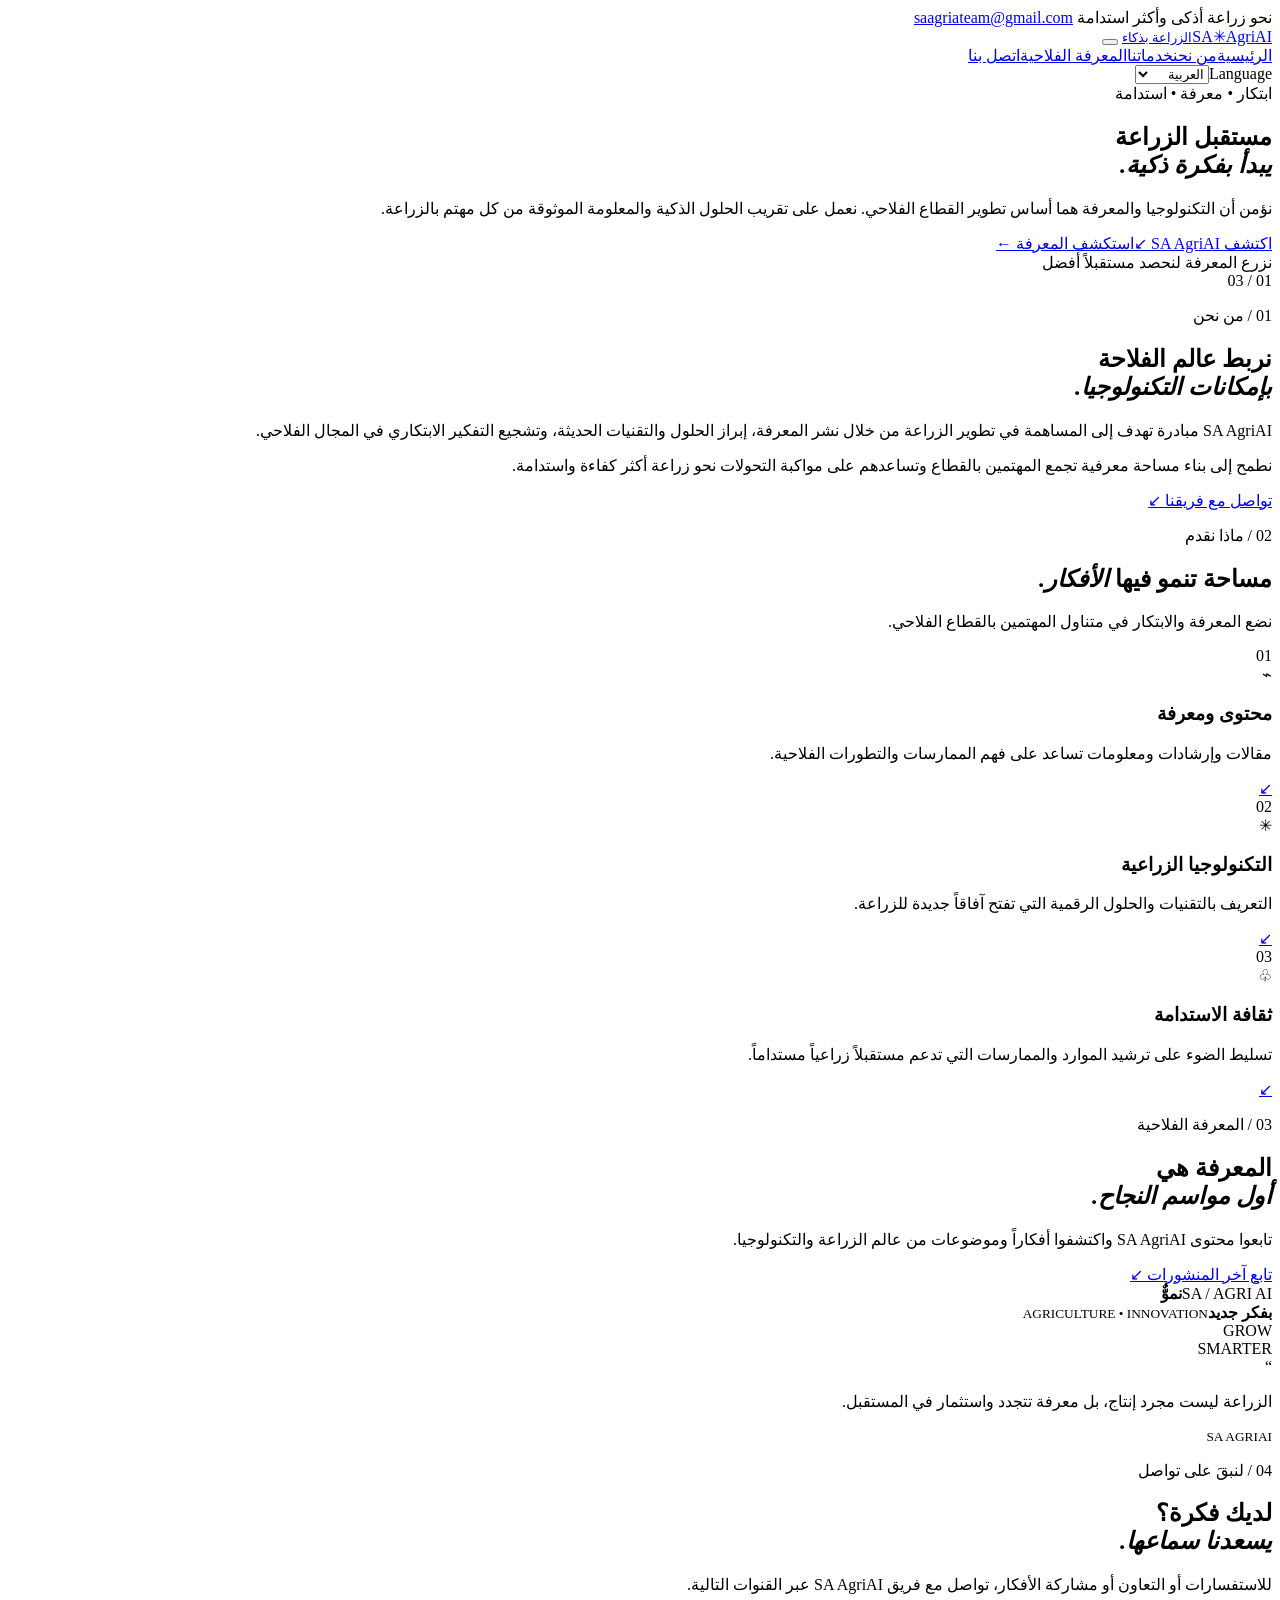
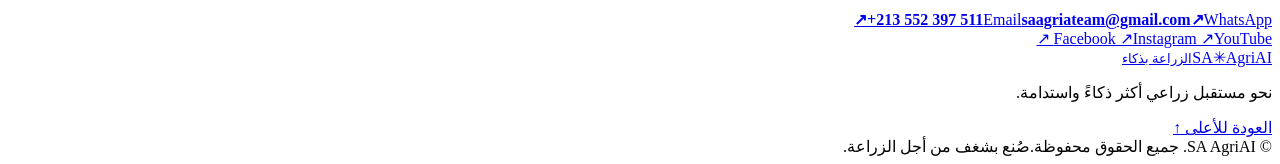
==== index.html @ a496446b "Create SA AgriAI multilingual website structure" ====
<!doctype html>
<html lang="ar" dir="rtl">
<head>
  <meta charset="UTF-8">
  <meta name="viewport" content="width=device-width, initial-scale=1">
  <meta name="theme-color" content="#173d2c">
  <meta name="description" content="SA AgriAI — حلول ومعرفة زراعية تجمع الخبرة بالتكنولوجيا من أجل زراعة أكثر ذكاءً واستدامة.">
  <title>SA AgriAI | الزراعة الذكية</title>
  <link rel="preconnect" href="https://fonts.googleapis.com">
  <link rel="preconnect" href="https://fonts.gstatic.com" crossorigin>
  <link href="https://fonts.googleapis.com/css2?family=DM+Sans:wght@400;500;600;700&family=IBM+Plex+Sans+Arabic:wght@400;500;600;700&display=swap" rel="stylesheet">
  <link rel="stylesheet" href="styles.css">
</head>
<body>
  <div class="topline"><div class="container topline-inner"><span data-i18n="topline">نحو زراعة أذكى وأكثر استدامة</span><span class="top-contact"> <a href="mailto:saagriateam@gmail.com">saagriateam@gmail.com</a></span></div></div>
  <header class="site-header">
    <div class="container nav-wrap">
      <a class="brand" href="#home" aria-label="SA AgriAI home"><span class="brand-mark">SA<span>✳</span></span><span class="brand-name">Agri<span>AI</span><small data-i18n="brandTag">الزراعة بذكاء</small></span></a>
      <button class="menu-toggle" id="menuToggle" aria-label="Open menu" aria-expanded="false"><span></span><span></span><span></span></button>
      <nav class="main-nav" id="mainNav">
        <a href="#home" data-i18n="navHome">الرئيسية</a><a href="#about" data-i18n="navAbout">من نحن</a><a href="#services" data-i18n="navServices">خدماتنا</a><a href="#knowledge" data-i18n="navKnowledge">المعرفة الفلاحية</a><a href="#contact" data-i18n="navContact">اتصل بنا</a>
      </nav>
      <label class="language-select"><span class="sr-only">Language</span><select id="languageSelect" aria-label="Choose language"><option value="ar">العربية</option><option value="fr">Français</option><option value="en">English</option></select></label>
    </div>
  </header>
  <main>
    <section class="hero" id="home">
      <div class="hero-shade"></div><div class="container hero-content">
        <div class="eyebrow"><span></span><span data-i18n="heroEyebrow">ابتكار • معرفة • استدامة</span></div>
        <h1 data-i18n="heroTitle">مستقبل الزراعة<br><em>يبدأ بفكرة ذكية.</em></h1>
        <p data-i18n="heroText">نؤمن أن التكنولوجيا والمعرفة هما أساس تطوير القطاع الفلاحي. نعمل على تقريب الحلول الذكية والمعلومة الموثوقة من كل مهتم بالزراعة.</p>
        <div class="hero-actions"><a class="btn btn-gold" href="#about" data-i18n="discover">اكتشف SA AgriAI <span>↙</span></a><a class="text-link" href="#knowledge" data-i18n="explore">استكشف المعرفة <span>←</span></a></div>
      </div>
      <div class="hero-note"><span class="note-line"></span><span data-i18n="heroNote">نزرع المعرفة لنحصد مستقبلاً أفضل</span></div>
      <div class="hero-index">01 <span>/</span> 03</div>
    </section>
    <section class="intro section-pad" id="about"><div class="container intro-grid">
      <div><p class="section-kicker" data-i18n="aboutKicker">01 / من نحن</p><h2 data-i18n="aboutTitle">نربط عالم الفلاحة<br><em>بإمكانات التكنولوجيا.</em></h2></div>
      <div class="intro-copy"><p data-i18n="aboutText">SA AgriAI مبادرة تهدف إلى المساهمة في تطوير الزراعة من خلال نشر المعرفة، إبراز الحلول والتقنيات الحديثة، وتشجيع التفكير الابتكاري في المجال الفلاحي.</p><p class="muted" data-i18n="aboutText2">نطمح إلى بناء مساحة معرفية تجمع المهتمين بالقطاع وتساعدهم على مواكبة التحولات نحو زراعة أكثر كفاءة واستدامة.</p><a class="under-link" href="#contact" data-i18n="talkToUs">تواصل مع فريقنا <span>↙</span></a></div>
    </div></section>
    <section class="services section-pad" id="services"><div class="container">
      <div class="section-heading"><div><p class="section-kicker" data-i18n="servicesKicker">02 / ماذا نقدم</p><h2 data-i18n="servicesTitle">مساحة تنمو فيها <em>الأفكار.</em></h2></div><p data-i18n="servicesLead">نضع المعرفة والابتكار في متناول المهتمين بالقطاع الفلاحي.</p></div>
      <div class="service-grid">
        <article class="service-card"><span class="service-number">01</span><div class="service-icon">⌁</div><h3 data-i18n="service1Title">محتوى ومعرفة</h3><p data-i18n="service1Text">مقالات وإرشادات ومعلومات تساعد على فهم الممارسات والتطورات الفلاحية.</p><a href="#knowledge" aria-label="Explore knowledge">↙</a></article>
        <article class="service-card featured"><span class="service-number">02</span><div class="service-icon">✳</div><h3 data-i18n="service2Title">التكنولوجيا الزراعية</h3><p data-i18n="service2Text">التعريف بالتقنيات والحلول الرقمية التي تفتح آفاقاً جديدة للزراعة.</p><a href="#knowledge" aria-label="Explore technology">↙</a></article>
        <article class="service-card"><span class="service-number">03</span><div class="service-icon">♧</div><h3 data-i18n="service3Title">ثقافة الاستدامة</h3><p data-i18n="service3Text">تسليط الضوء على ترشيد الموارد والممارسات التي تدعم مستقبلاً زراعياً مستداماً.</p><a href="#knowledge" aria-label="Explore sustainability">↙</a></article>
      </div>
    </div></section>
    <section class="knowledge section-pad" id="knowledge"><div class="container knowledge-layout">
      <div class="knowledge-heading"><p class="section-kicker" data-i18n="knowledgeKicker">03 / المعرفة الفلاحية</p><h2 data-i18n="knowledgeTitle">المعرفة هي<br><em>أول مواسم النجاح.</em></h2><p data-i18n="knowledgeText">تابعوا محتوى SA AgriAI واكتشفوا أفكاراً وموضوعات من عالم الزراعة والتكنولوجيا.</p><a class="btn btn-dark" href="https://www.facebook.com/share/1EnyciQqx7/" target="_blank" rel="noopener noreferrer" data-i18n="followContent">تابع آخر المنشورات <span>↙</span></a></div>
      <div class="knowledge-visual"><div class="visual-circle"></div><div class="visual-label"><span>SA / AGRI AI</span><strong data-i18n="visualTitle">نموٌّ<br>بفكر جديد</strong><small data-i18n="visualSub">AGRICULTURE • INNOVATION</small></div><div class="visual-stamp">GROW<br>SMARTER</div></div>
    </div></section>
    <section class="quote-band"><div class="container quote-inner"><span>“</span><p data-i18n="quote">الزراعة ليست مجرد إنتاج، بل معرفة تتجدد واستثمار في المستقبل.</p><small>SA AGRIAI</small></div></section>
    <section class="contact section-pad" id="contact"><div class="container contact-grid">
      <div><p class="section-kicker" data-i18n="contactKicker">04 / لنبقَ على تواصل</p><h2 data-i18n="contactTitle">لديك فكرة؟<br><em>يسعدنا سماعها.</em></h2><p class="contact-lead" data-i18n="contactText">للاستفسارات أو التعاون أو مشاركة الأفكار، تواصل مع فريق SA AgriAI عبر القنوات التالية.</p></div>
      <div class="contact-details"><a href="mailto:saagriateam@gmail.com"><span>Email</span><strong>saagriateam@gmail.com</strong><b>↗</b></a><a href="https://wa.me/213552397511" target="_blank" rel="noopener noreferrer"><span>WhatsApp</span><strong dir="ltr">+213 552 397 511</strong><b>↗</b></a><div class="social-row"><a href="https://www.facebook.com/share/1EnyciQqx7/" target="_blank" rel="noopener noreferrer">Facebook ↗</a><a href="https://www.instagram.com/agrisaai?gwpx=eTFwdXd6dXFiancy" target="_blank" rel="noopener noreferrer">Instagram ↗</a><a href="https://youtube.com/@saagriateam?si=OSmqmWKX6ehTKpE7" target="_blank" rel="noopener noreferrer">YouTube ↗</a></div></div>
    </div></section>
  </main>
  <footer class="site-footer"><div class="container footer-top"><a class="brand footer-brand" href="#home"><span class="brand-mark">SA<span>✳</span></span><span class="brand-name">Agri<span>AI</span><small data-i18n="brandTag">الزراعة بذكاء</small></span></a><p data-i18n="footerText">نحو مستقبل زراعي أكثر ذكاءً واستدامة.</p><a class="back-top" href="#home" data-i18n="backTop">العودة للأعلى ↑</a></div><div class="container footer-bottom"><span>© <span id="year"></span> SA AgriAI. <span data-i18n="rights">جميع الحقوق محفوظة.</span></span><span data-i18n="footerMade">صُنع بشغف من أجل الزراعة.</span></div></footer>
  <script src="app.js"></script>
</body>
</html>
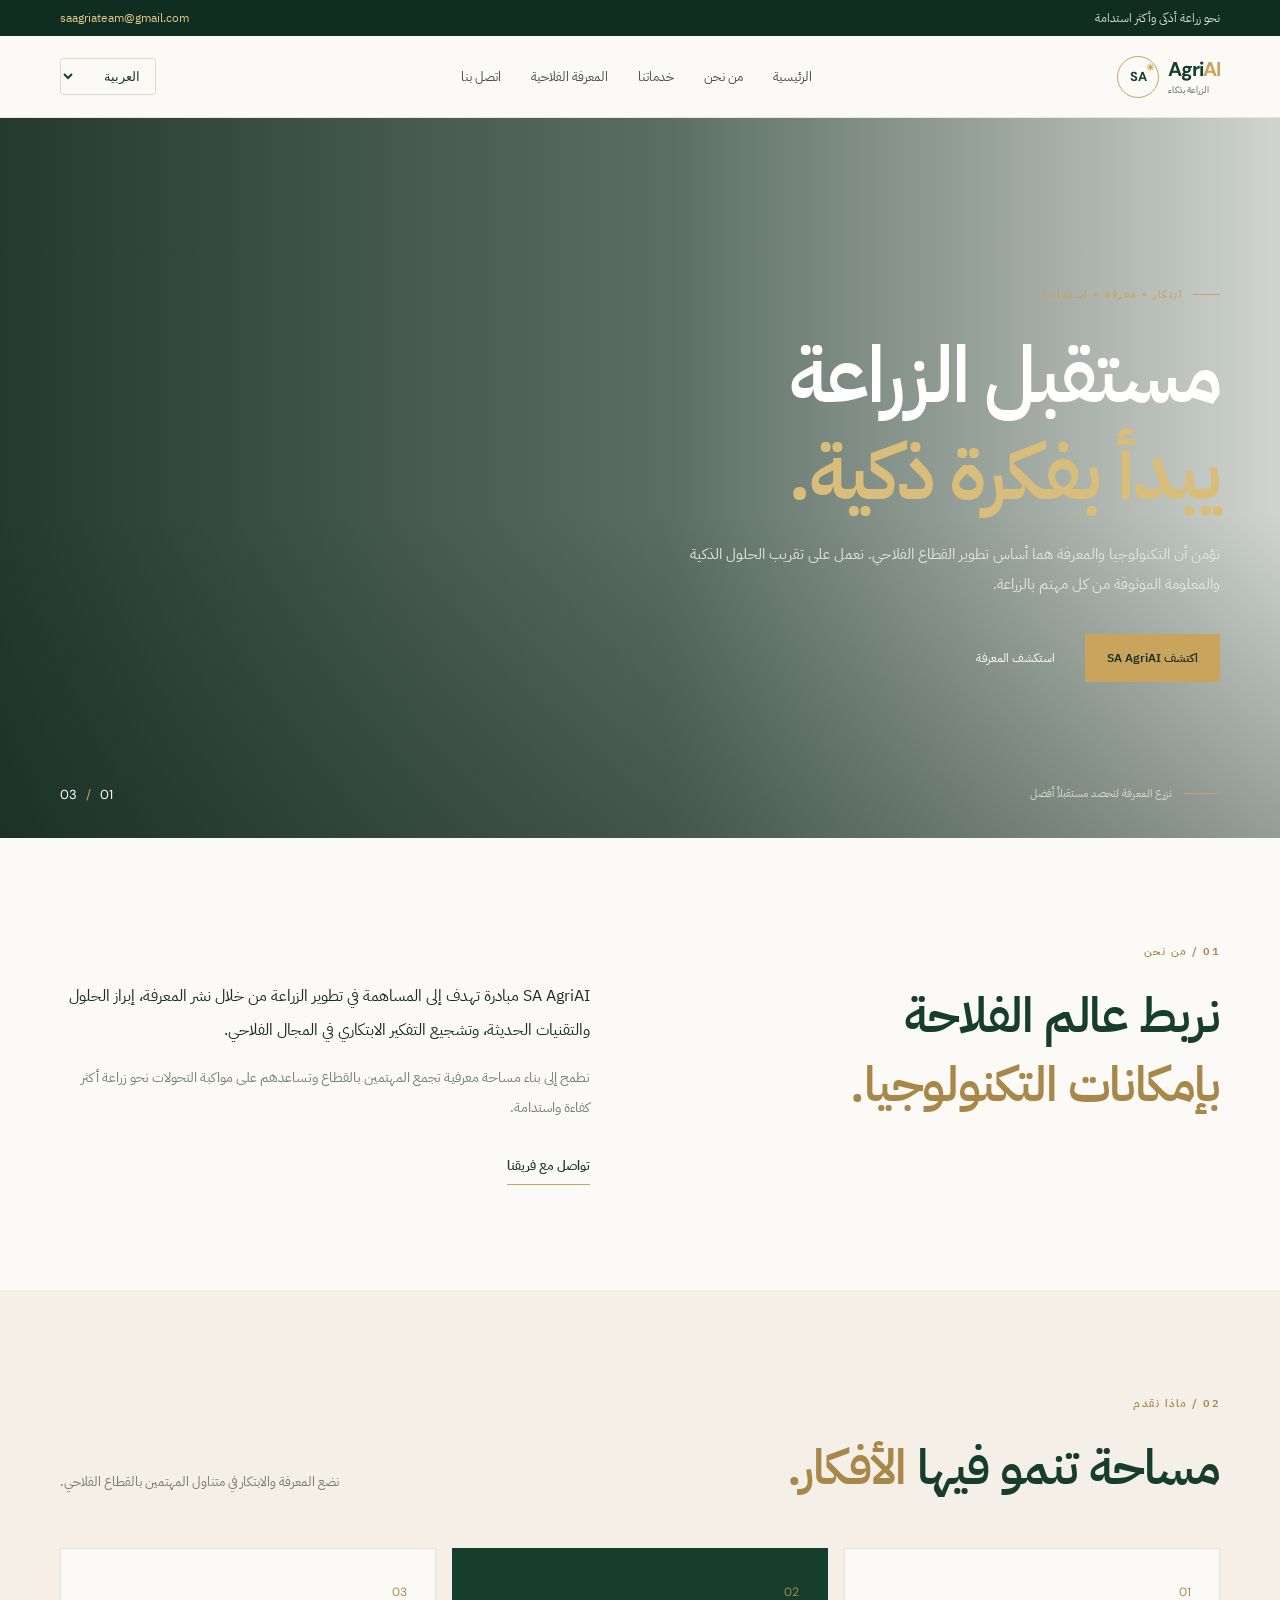
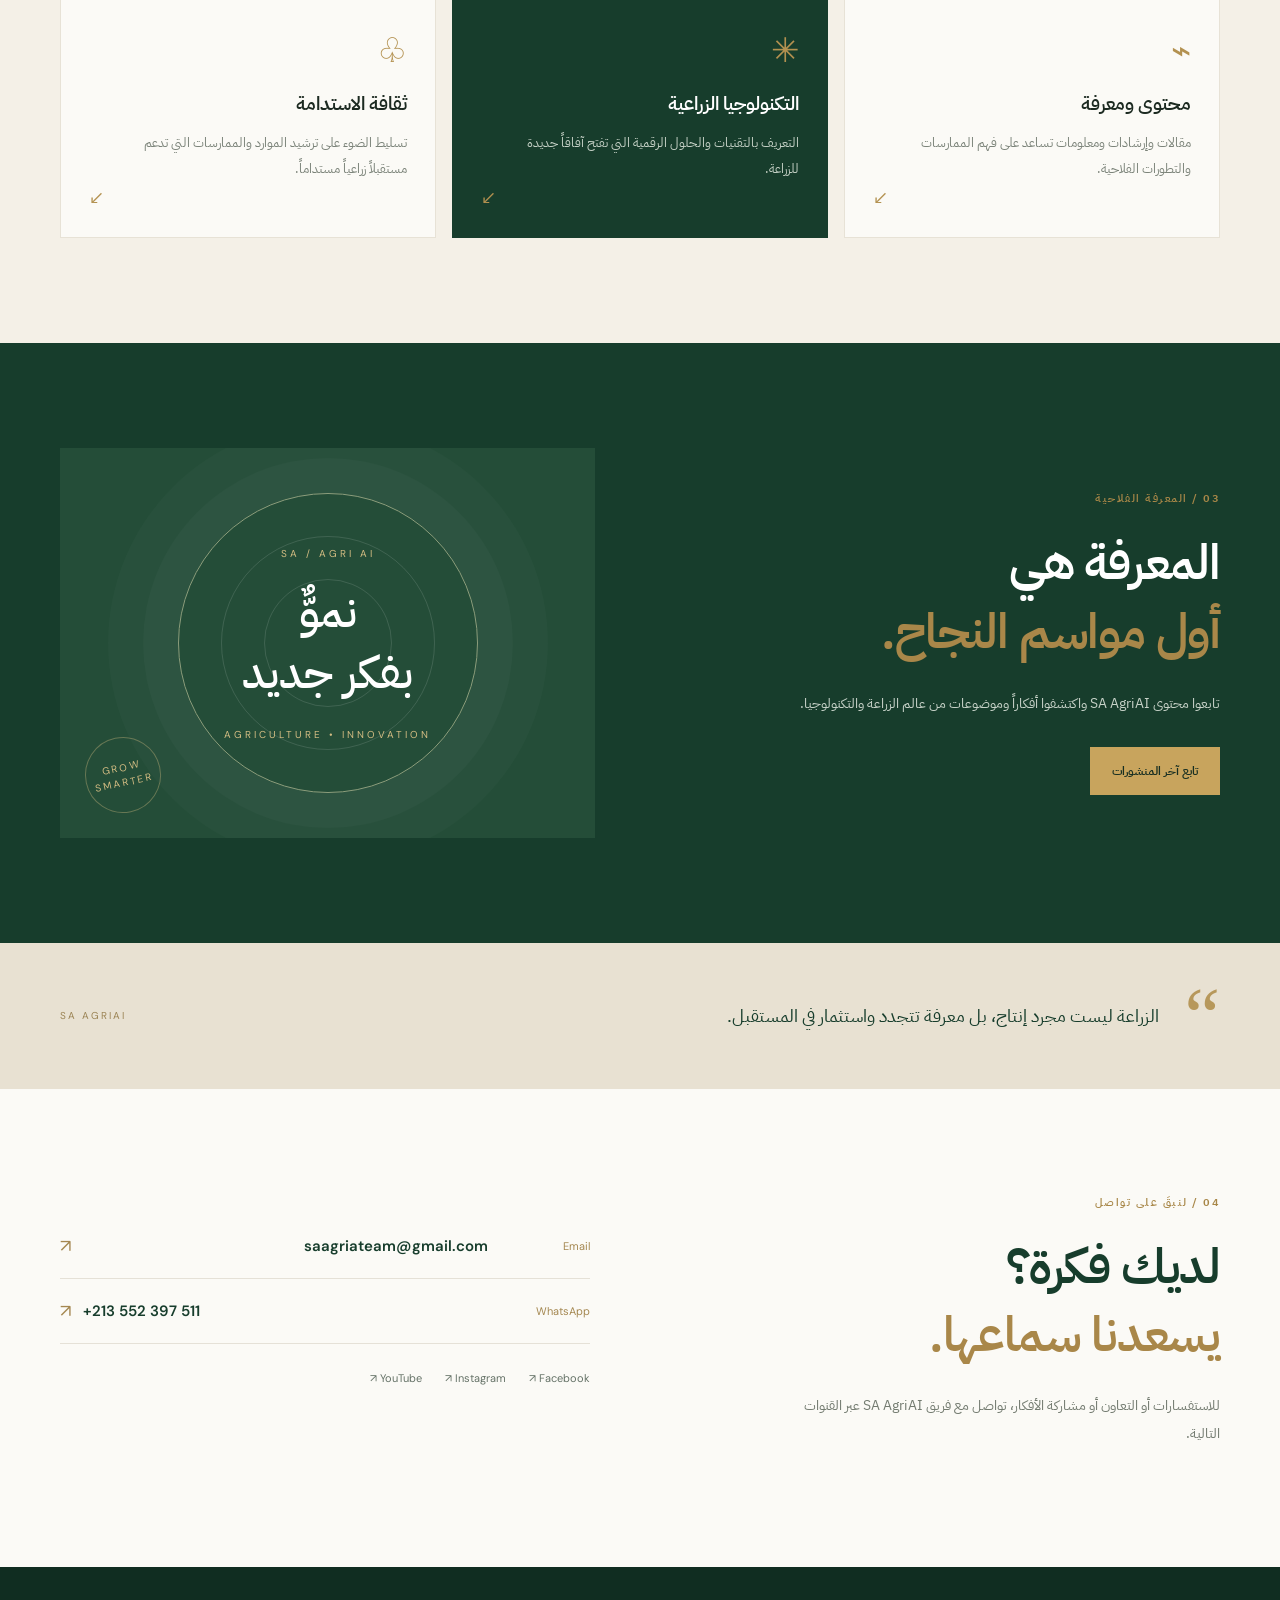
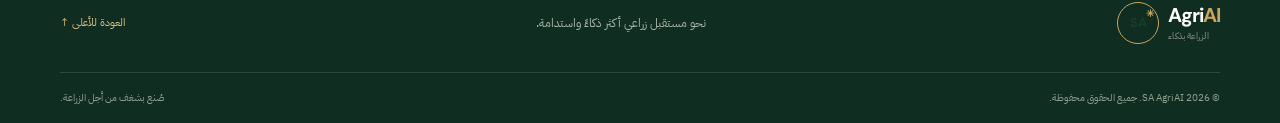
==== commit d9d2abbd: "Link homepage to agricultural knowledge library" ====
--- a/index.html
+++ b/index.html
@@ -18,7 +18,7 @@
       <a class="brand" href="#home" aria-label="SA AgriAI home"><span class="brand-mark">SA<span>✳</span></span><span class="brand-name">Agri<span>AI</span><small data-i18n="brandTag">الزراعة بذكاء</small></span></a>
       <button class="menu-toggle" id="menuToggle" aria-label="Open menu" aria-expanded="false"><span></span><span></span><span></span></button>
       <nav class="main-nav" id="mainNav">
-        <a href="#home" data-i18n="navHome">الرئيسية</a><a href="#about" data-i18n="navAbout">من نحن</a><a href="#services" data-i18n="navServices">خدماتنا</a><a href="#knowledge" data-i18n="navKnowledge">المعرفة الفلاحية</a><a href="#contact" data-i18n="navContact">اتصل بنا</a>
+        <a href="#home" data-i18n="navHome">الرئيسية</a><a href="#about" data-i18n="navAbout">من نحن</a><a href="#services" data-i18n="navServices">خدماتنا</a><a href="knowledge.html" data-i18n="navKnowledge">المعرفة الفلاحية</a><a href="#contact" data-i18n="navContact">اتصل بنا</a>
       </nav>
       <label class="language-select"><span class="sr-only">Language</span><select id="languageSelect" aria-label="Choose language"><option value="ar">العربية</option><option value="fr">Français</option><option value="en">English</option></select></label>
     </div>
@@ -47,7 +47,7 @@
       </div>
     </div></section>
     <section class="knowledge section-pad" id="knowledge"><div class="container knowledge-layout">
-      <div class="knowledge-heading"><p class="section-kicker" data-i18n="knowledgeKicker">03 / المعرفة الفلاحية</p><h2 data-i18n="knowledgeTitle">المعرفة هي<br><em>أول مواسم النجاح.</em></h2><p data-i18n="knowledgeText">تابعوا محتوى SA AgriAI واكتشفوا أفكاراً وموضوعات من عالم الزراعة والتكنولوجيا.</p><a class="btn btn-dark" href="https://www.facebook.com/share/1EnyciQqx7/" target="_blank" rel="noopener noreferrer" data-i18n="followContent">تابع آخر المنشورات <span>↙</span></a></div>
+      <div class="knowledge-heading"><p class="section-kicker" data-i18n="knowledgeKicker">03 / المعرفة الفلاحية</p><h2 data-i18n="knowledgeTitle">المعرفة هي<br><em>أول مواسم النجاح.</em></h2><p data-i18n="knowledgeText">تابعوا محتوى SA AgriAI واكتشفوا أفكاراً وموضوعات من عالم الزراعة والتكنولوجيا.</p><a class="btn btn-dark" href="knowledge.html" data-i18n="followContent">اقرأ المقالات والإرشادات <span>↙</span></a></div>
       <div class="knowledge-visual"><div class="visual-circle"></div><div class="visual-label"><span>SA / AGRI AI</span><strong data-i18n="visualTitle">نموٌّ<br>بفكر جديد</strong><small data-i18n="visualSub">AGRICULTURE • INNOVATION</small></div><div class="visual-stamp">GROW<br>SMARTER</div></div>
     </div></section>
     <section class="quote-band"><div class="container quote-inner"><span>“</span><p data-i18n="quote">الزراعة ليست مجرد إنتاج، بل معرفة تتجدد واستثمار في المستقبل.</p><small>SA AGRIAI</small></div></section>
--- a/styles.css
+++ b/styles.css
@@ -0,0 +1 @@
+:root{--forest:#173d2c;--deep:#102d21;--green:#315b40;--gold:#c8a45d;--cream:#f4f0e7;--paper:#fbfaf6;--ink:#1c2a21;--muted:#788078}*{box-sizing:border-box}html{scroll-behavior:smooth;scroll-padding-top:88px}body{margin:0;background:var(--paper);color:var(--ink);font-family:"IBM Plex Sans Arabic","DM Sans",sans-serif}body[dir="ltr"]{font-family:"DM Sans","IBM Plex Sans Arabic",sans-serif}a{color:inherit;text-decoration:none}.container{width:min(1160px,calc(100% - 48px));margin:auto}.topline{background:var(--deep);color:#d7dfd6;font-size:12px;padding:9px 0}.topline-inner{display:flex;justify-content:space-between;gap:20px}.top-contact a{color:#e3c987}.site-header{height:82px;background:rgba(251,250,246,.96);position:sticky;top:0;z-index:20;border-bottom:1px solid #e9e6dc;backdrop-filter:blur(12px)}.nav-wrap{height:100%;display:flex;align-items:center;justify-content:space-between;gap:28px}.brand{display:flex;align-items:center;gap:9px;direction:ltr}.brand-mark{width:42px;height:42px;border:1px solid var(--gold);border-radius:50%;display:grid;place-items:center;font:700 13px "DM Sans";color:var(--forest);position:relative}.brand-mark span{color:var(--gold);font-size:10px;position:absolute;top:4px;right:4px}.brand-name{font:700 20px "DM Sans";color:var(--forest);letter-spacing:-1px}.brand-name>span{color:var(--gold)}.brand-name small{display:block;font:500 9px "IBM Plex Sans Arabic";letter-spacing:0;color:#778177;margin-top:1px}.main-nav{display:flex;align-items:center;gap:30px}.main-nav a{font-size:13px;color:#435248;transition:.2s}.main-nav a:hover{color:#b28b43}.language-select select{background:transparent;border:1px solid #ded9cc;border-radius:3px;padding:9px 11px;color:var(--forest);font:500 12px inherit;cursor:pointer}.menu-toggle{display:none;background:none;border:0;padding:8px}.menu-toggle span{display:block;width:23px;height:2px;background:var(--forest);margin:5px}.hero{min-height:620px;height:min(720px,calc(100vh - 110px));position:relative;display:flex;align-items:center;color:white;background:linear-gradient(90deg,rgba(12,37,25,.9),rgba(15,43,29,.68) 52%,rgba(15,43,29,.18)),url("https://images.unsplash.com/photo-1500382017468-9049fed747ef?auto=format&fit=crop&w=2200&q=85") center/cover}.hero-shade{position:absolute;inset:0;background:linear-gradient(0deg,rgba(9,30,19,.3),transparent 45%)}.hero-content{position:relative;padding-top:12px}.eyebrow,.section-kicker{display:flex;align-items:center;gap:10px;font-size:11px;letter-spacing:1.5px;color:var(--gold);font-weight:600}.eyebrow span:first-child{width:27px;height:1px;background:var(--gold)}.hero h1{font-size:clamp(44px,6.3vw,78px);line-height:1.24;font-weight:600;letter-spacing:-2px;margin:25px 0 18px;max-width:700px}.hero h1 em,h2 em{font-style:normal;color:#d9bd7b}.hero-content>p{font-size:15px;line-height:2;max-width:530px;color:#e0e6df;margin:0}.hero-actions{display:flex;align-items:center;gap:30px;margin-top:35px}.btn{display:inline-flex;align-items:center;gap:24px;padding:15px 22px;font-size:12px;font-weight:600;transition:.25s}.btn span{font-size:17px}.btn-gold{background:var(--gold);color:#172e21}.btn-gold:hover{background:#e1c782;transform:translateY(-2px)}.text-link{font-size:12px;color:white}.text-link span{margin-inline-start:10px;color:var(--gold)}.hero-note{position:absolute;bottom:36px;inset-inline-start:max(24px,calc((100% - 1160px)/2));display:flex;align-items:center;gap:12px;color:#d4dbd2;font-size:11px}.note-line{width:36px;height:1px;background:var(--gold)}.hero-index{position:absolute;bottom:35px;inset-inline-end:max(24px,calc((100% - 1160px)/2));font:13px "DM Sans";color:white}.hero-index span{color:var(--gold);padding:0 6px}.section-pad{padding:105px 0}.intro-grid{display:grid;grid-template-columns:1fr 1fr;gap:100px;align-items:start}.section-kicker{margin:0 0 22px;color:#a88748}.intro h2,.section-heading h2,.knowledge h2,.contact h2{font-size:clamp(34px,4vw,49px);line-height:1.4;font-weight:600;letter-spacing:-1.2px;margin:0;color:var(--forest)}.intro h2 em,.section-heading h2 em,.knowledge h2 em,.contact h2 em{color:#a98749}.intro-copy{padding-top:37px}.intro-copy p{font-size:16px;line-height:2.1;margin:0 0 16px}.intro-copy .muted{font-size:14px;color:var(--muted)}.under-link{display:inline-block;margin-top:18px;font-size:13px;font-weight:600;color:var(--forest);border-bottom:1px solid var(--gold);padding-bottom:9px}.under-link span{color:#a98749;margin-inline-start:15px}.services{background:var(--cream)}.section-heading{display:flex;justify-content:space-between;align-items:end;margin-bottom:45px;gap:30px}.section-heading>p{max-width:300px;color:#737b70;font-size:13px;line-height:2;margin:0 0 8px}.service-grid{display:grid;grid-template-columns:repeat(3,1fr);gap:16px}.service-card{position:relative;background:#fbfaf6;min-height:290px;padding:30px 28px;border:1px solid #e7e2d6;transition:.25s}.service-card:hover{transform:translateY(-5px);box-shadow:0 16px 35px #1b352010}.service-card.featured{background:var(--forest);color:white;border-color:var(--forest)}.service-number{font:12px "DM Sans";color:#a98a4d}.service-icon{font-size:34px;color:#b39150;margin:22px 0 13px}.service-card h3{font-size:19px;margin:0 0 12px;font-weight:600}.service-card p{font-size:13px;line-height:2;color:#7b8379;max-width:290px;margin:0}.service-card.featured p{color:#c4d0c5}.service-card>a{position:absolute;bottom:24px;inset-inline-end:27px;color:#b39150;font-size:20px}.knowledge{background:var(--forest);color:white;overflow:hidden}.knowledge-layout{display:grid;grid-template-columns:1fr 1fr;align-items:center;gap:90px}.knowledge h2{color:white}.knowledge-heading>p:not(.section-kicker){max-width:420px;color:#c7d2c8;font-size:14px;line-height:2.1;margin:23px 0 28px}.btn-dark{background:var(--gold);color:#182f22}.btn-dark:hover{background:#e2c986}.knowledge-visual{height:390px;background:#244d38;position:relative;overflow:hidden;display:grid;place-items:center}.visual-circle{width:300px;height:300px;border:1px solid #8c9d7c;border-radius:50%;position:absolute;box-shadow:0 0 0 35px #ffffff06,0 0 0 70px #ffffff05}.visual-circle:before,.visual-circle:after{content:"";position:absolute;inset:42px;border:1px solid #ffffff20;border-radius:50%}.visual-circle:after{inset:85px}.visual-label{position:relative;text-align:center;z-index:1}.visual-label>span,.visual-label small{font:10px "DM Sans";letter-spacing:3px;color:#d4bd83}.visual-label strong{display:block;font-size:45px;line-height:1.35;margin:18px 0;color:#fff;font-weight:500}.visual-stamp{position:absolute;bottom:25px;inset-inline-end:25px;font:10px/1.5 "DM Sans";letter-spacing:2px;color:#d4bd83;border:1px solid #d4bd8360;border-radius:50%;width:76px;height:76px;display:grid;place-content:center;text-align:center;transform:rotate(-12deg)}.quote-band{background:#e8e1d2;padding:45px 0}.quote-inner{display:flex;align-items:center;gap:25px}.quote-inner>span{font:80px Georgia;color:#b7985b;line-height:.7}.quote-inner p{font-size:18px;color:var(--forest);margin:0;flex:1}.quote-inner small{font:10px "DM Sans";letter-spacing:2px;color:#9b8354}.contact-grid{display:grid;grid-template-columns:1fr 1fr;gap:100px}.contact-lead{max-width:430px;color:#737b70;font-size:14px;line-height:2;margin-top:22px}.contact-details{padding-top:20px}.contact-details>a{display:flex;align-items:center;justify-content:space-between;gap:12px;padding:20px 0;border-bottom:1px solid #e5e1d7}.contact-details>a span{font:11px "DM Sans";color:#a48750;width:90px}.contact-details>a strong{font:600 15px "DM Sans";color:var(--forest);flex:1}.contact-details>a b{font:18px "DM Sans";color:#a48750}.social-row{display:flex;gap:23px;flex-wrap:wrap;margin-top:27px}.social-row a{font:11px "DM Sans";color:#657267}.social-row a:hover{color:#a48750}.site-footer{background:var(--deep);color:#d6dfd6;padding:35px 0 18px}.footer-top{display:flex;align-items:center;justify-content:space-between;gap:20px;padding-bottom:28px}.footer-brand .brand-name{color:white}.footer-top>p{font-size:12px;color:#aab8ab}.back-top{font-size:11px;color:#d7bd80}.footer-bottom{border-top:1px solid #ffffff20;padding-top:17px;display:flex;justify-content:space-between;gap:15px;color:#8fa092;font-size:10px}.sr-only{position:absolute;width:1px;height:1px;padding:0;margin:-1px;overflow:hidden;clip:rect(0,0,0,0);white-space:nowrap;border:0}body[dir="ltr"] .hero h1,body[dir="ltr"] h2{letter-spacing:-1.5px}body[dir="ltr"] .section-kicker{letter-spacing:1.5px}@media(max-width:850px){.main-nav{gap:16px}.main-nav a{font-size:12px}.intro-grid,.knowledge-layout,.contact-grid{gap:45px}.section-pad{padding:78px 0}.hero{min-height:580px}.service-card{padding:25px 20px}}@media(max-width:680px){.container{width:min(100% - 36px,560px)}.topline{font-size:10px}.site-header{height:70px}.menu-toggle{display:block;order:3}.language-select{margin-inline-start:auto}.main-nav{display:none;position:absolute;top:69px;inset-inline:0;background:var(--paper);padding:18px 24px 24px;border-bottom:1px solid #e7e2d6;box-shadow:0 15px 25px #102d2112;flex-direction:column;align-items:stretch;gap:0}.main-nav.open{display:flex}.main-nav a{padding:12px 0;border-bottom:1px solid #eee9df;font-size:14px}.hero{height:670px;min-height:0;max-height:calc(100svh - 90px);background-position:58% center}.hero h1{font-size:46px;letter-spacing:-1.5px}.hero-content>p{font-size:13px}.hero-actions{gap:20px;flex-wrap:wrap}.btn{padding:13px 16px}.hero-note{bottom:25px;font-size:9px}.hero-index{bottom:25px}.intro-grid,.knowledge-layout,.contact-grid{grid-template-columns:1fr;gap:22px}.section-pad{padding:65px 0}.intro-copy{padding-top:0}.intro h2,.section-heading h2,.knowledge h2,.contact h2{font-size:36px}.section-heading{display:block;margin-bottom:28px}.section-heading>p{margin-top:14px}.service-grid{grid-template-columns:1fr;gap:12px}.service-card{min-height:250px}.knowledge-visual{height:310px;margin-top:18px}.visual-circle{width:245px;height:245px}.visual-label strong{font-size:38px}.quote-inner{gap:12px;align-items:flex-start}.quote-inner p{font-size:15px;line-height:1.9}.quote-inner small{display:none}.contact-details{padding-top:5px}.contact-details>a strong{font-size:13px}.social-row{gap:17px}.footer-top{flex-wrap:wrap}.footer-top>p{order:3;width:100%;margin:0}.footer-bottom{font-size:9px}.brand-mark{width:38px;height:38px}}@media(prefers-reduced-motion:reduce){html{scroll-behavior:auto}*,*:before,*:after{transition:none!important}}
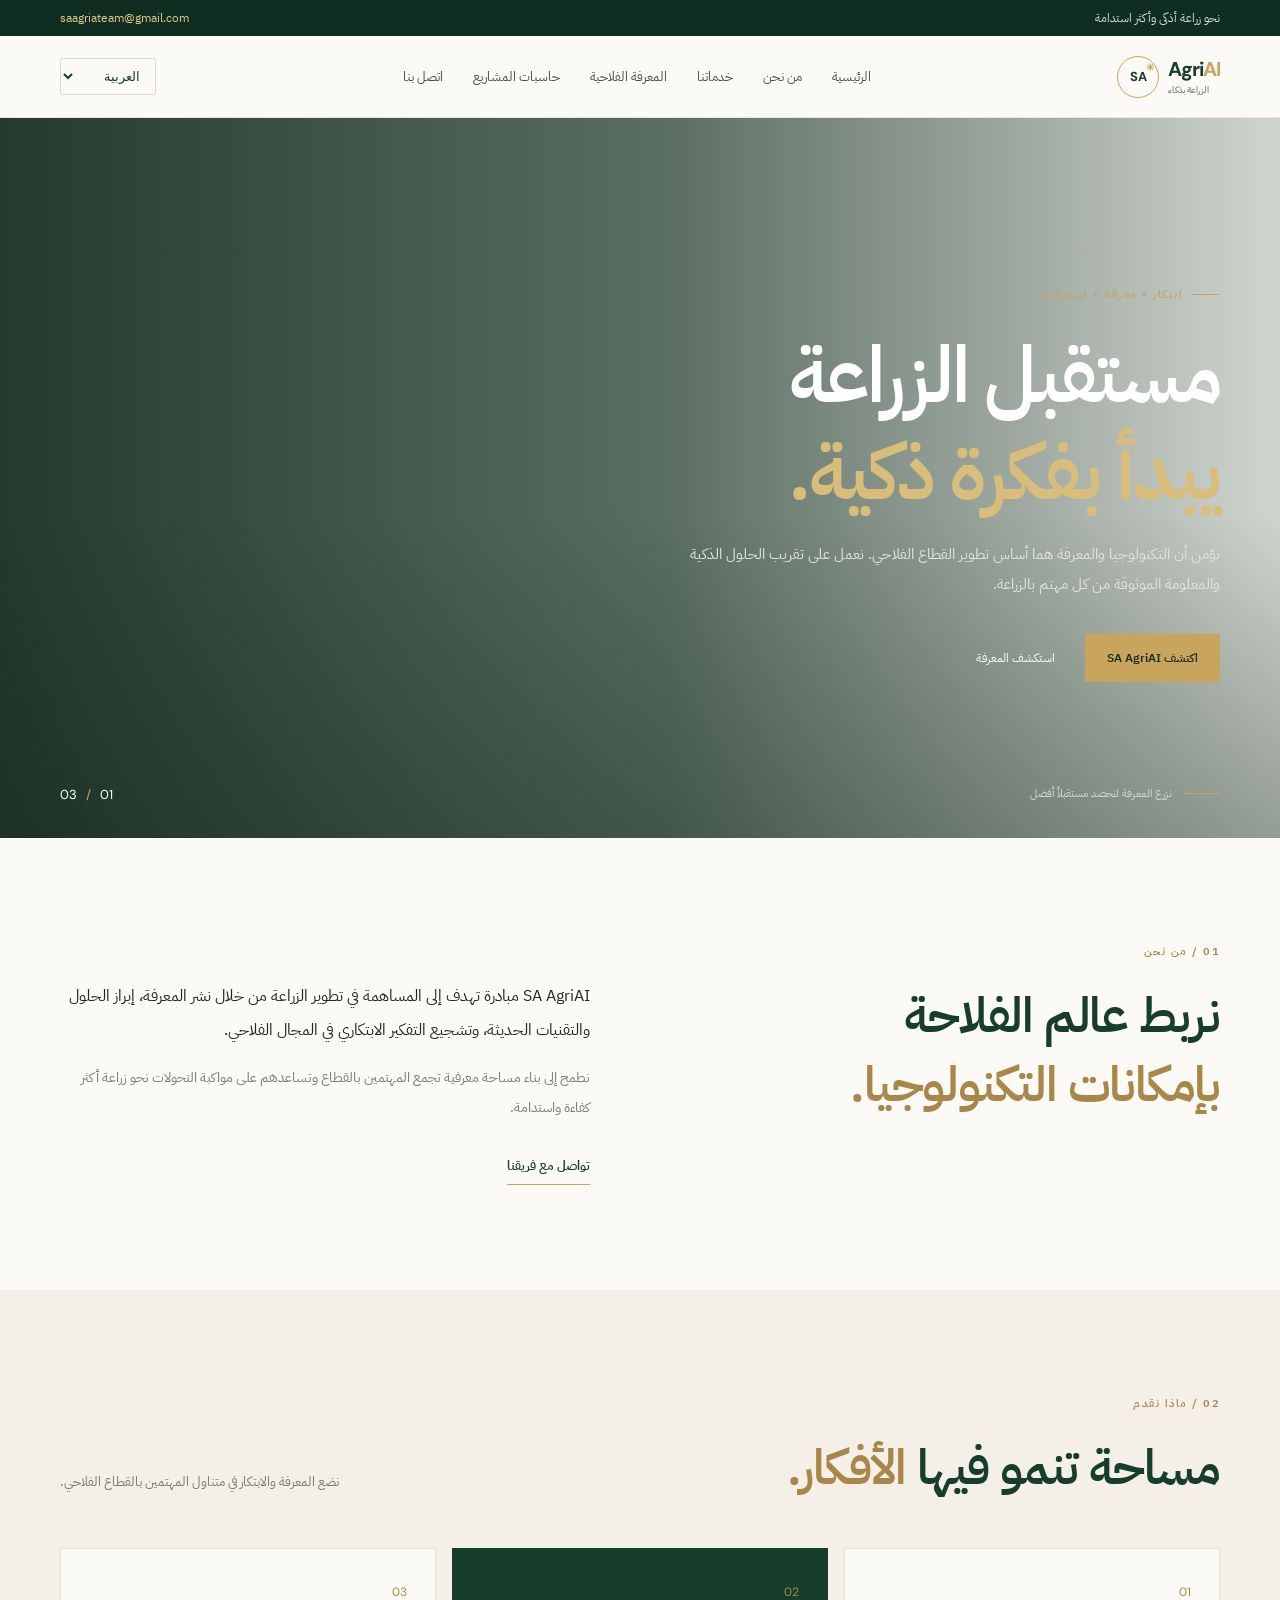
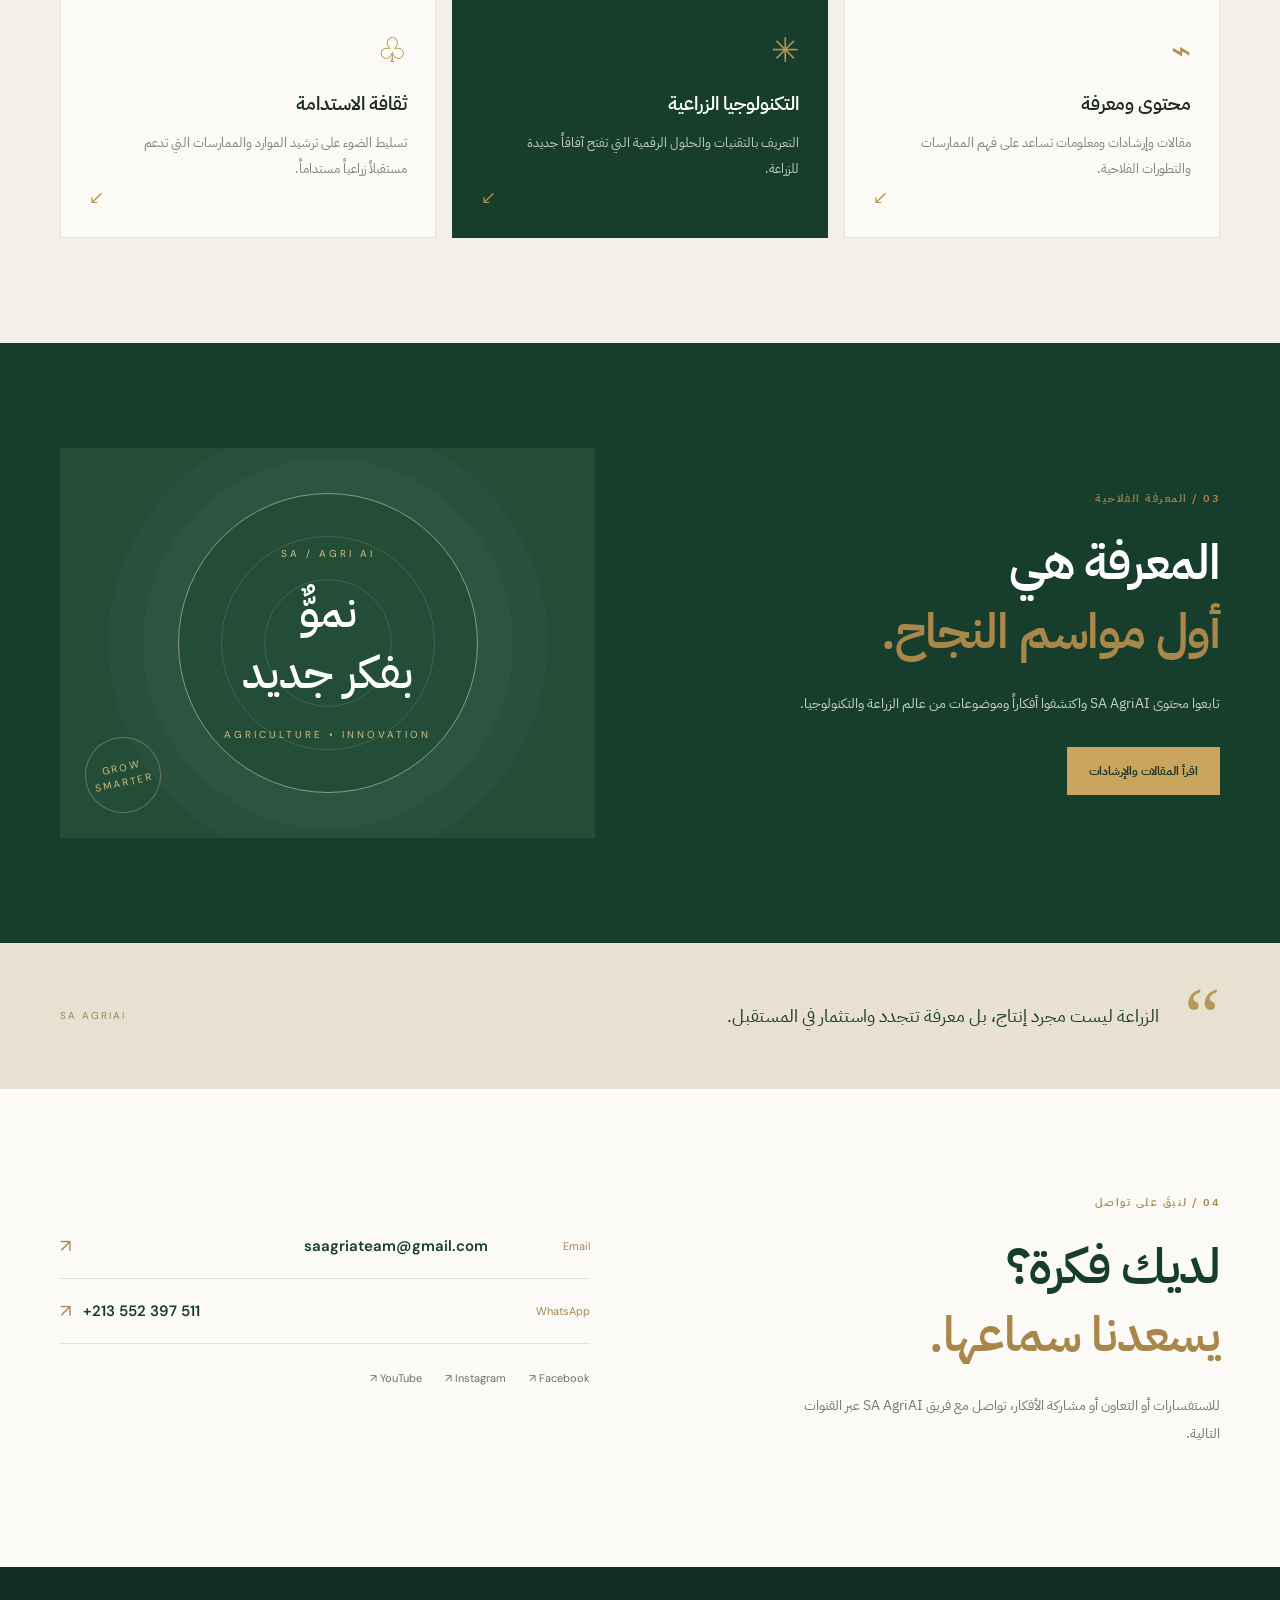
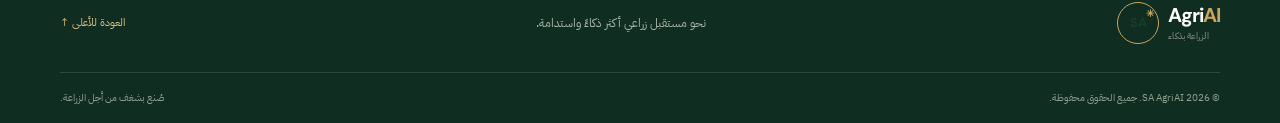
==== commit 60ae6f56: "Add project calculator navigation" ====
--- a/index.html
+++ b/index.html
@@ -18,7 +18,7 @@
       <a class="brand" href="#home" aria-label="SA AgriAI home"><span class="brand-mark">SA<span>✳</span></span><span class="brand-name">Agri<span>AI</span><small data-i18n="brandTag">الزراعة بذكاء</small></span></a>
       <button class="menu-toggle" id="menuToggle" aria-label="Open menu" aria-expanded="false"><span></span><span></span><span></span></button>
       <nav class="main-nav" id="mainNav">
-        <a href="#home" data-i18n="navHome">الرئيسية</a><a href="#about" data-i18n="navAbout">من نحن</a><a href="#services" data-i18n="navServices">خدماتنا</a><a href="knowledge.html" data-i18n="navKnowledge">المعرفة الفلاحية</a><a href="#contact" data-i18n="navContact">اتصل بنا</a>
+        <a href="#home" data-i18n="navHome">الرئيسية</a><a href="#about" data-i18n="navAbout">من نحن</a><a href="#services" data-i18n="navServices">خدماتنا</a><a href="knowledge.html" data-i18n="navKnowledge">المعرفة الفلاحية</a><a href="tools.html" data-i18n="navTools">حاسبات المشاريع</a><a href="#contact" data-i18n="navContact">اتصل بنا</a>
       </nav>
       <label class="language-select"><span class="sr-only">Language</span><select id="languageSelect" aria-label="Choose language"><option value="ar">العربية</option><option value="fr">Français</option><option value="en">English</option></select></label>
     </div>
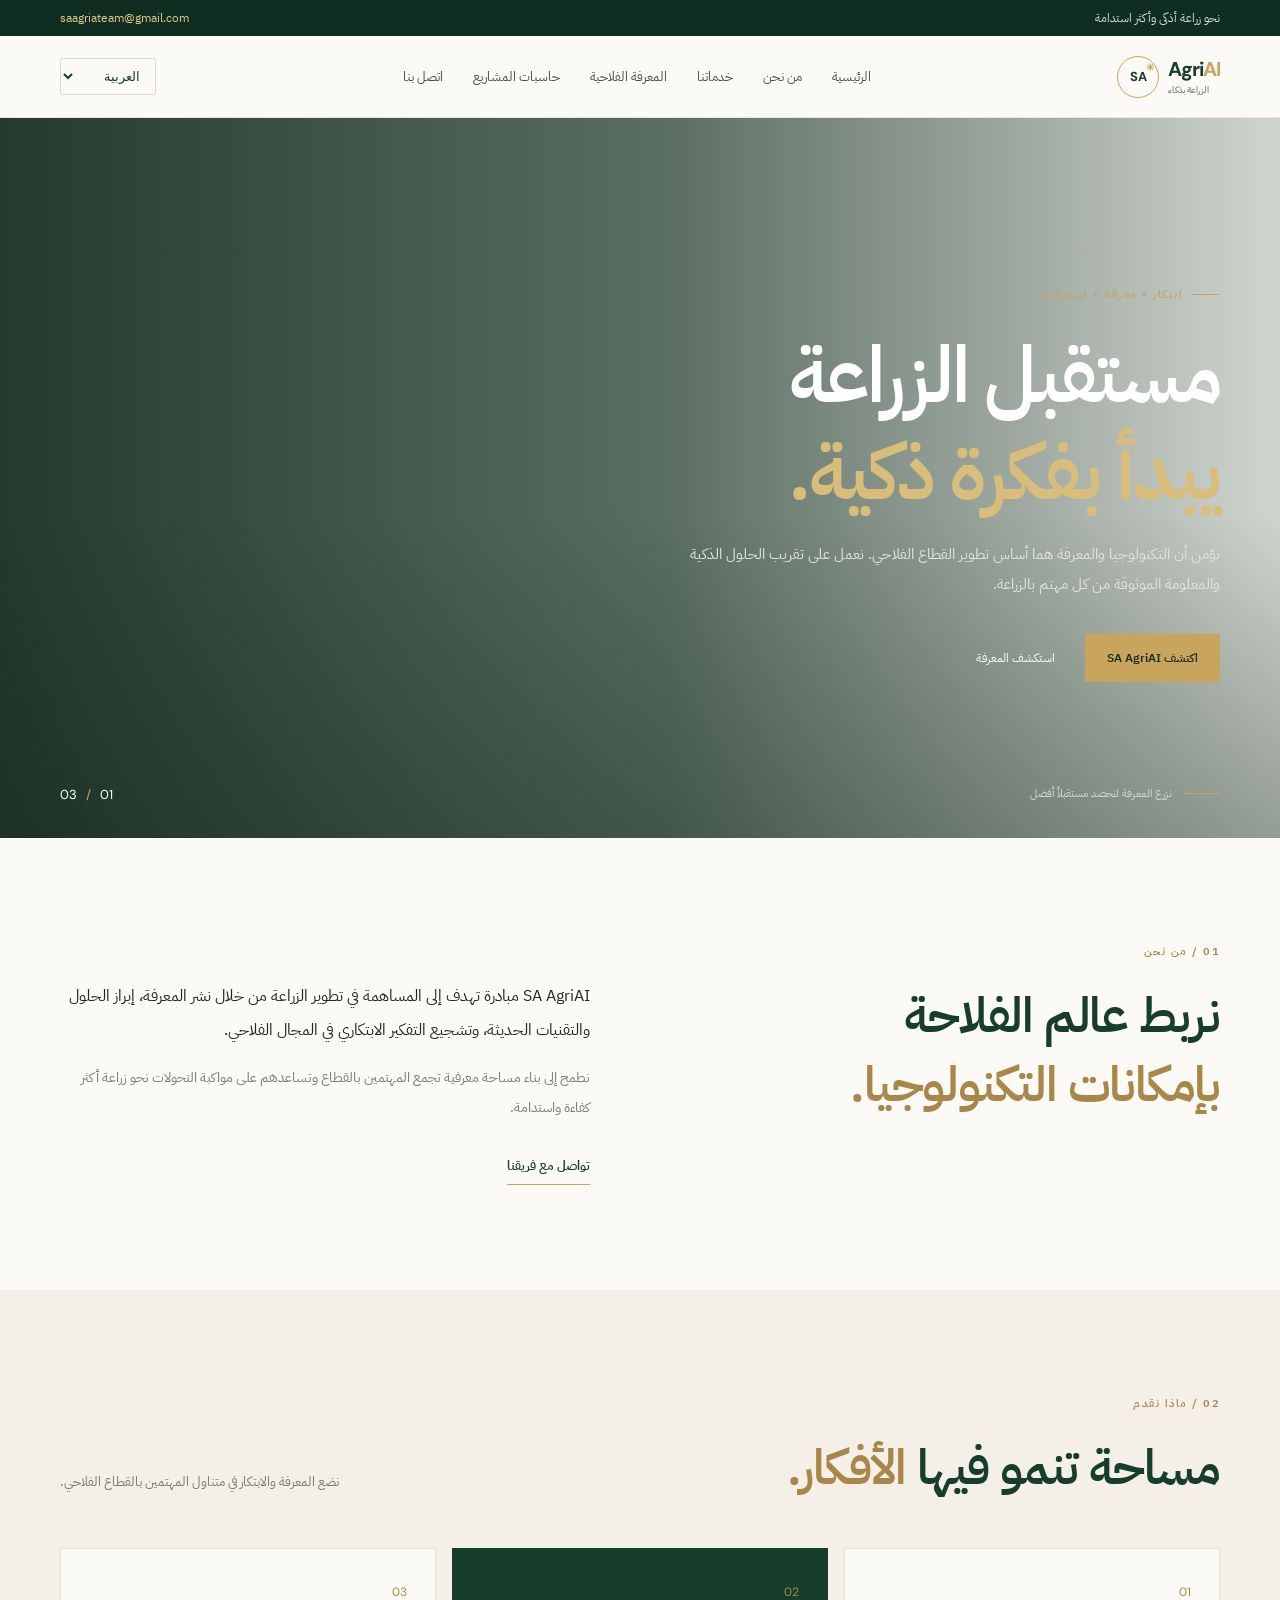
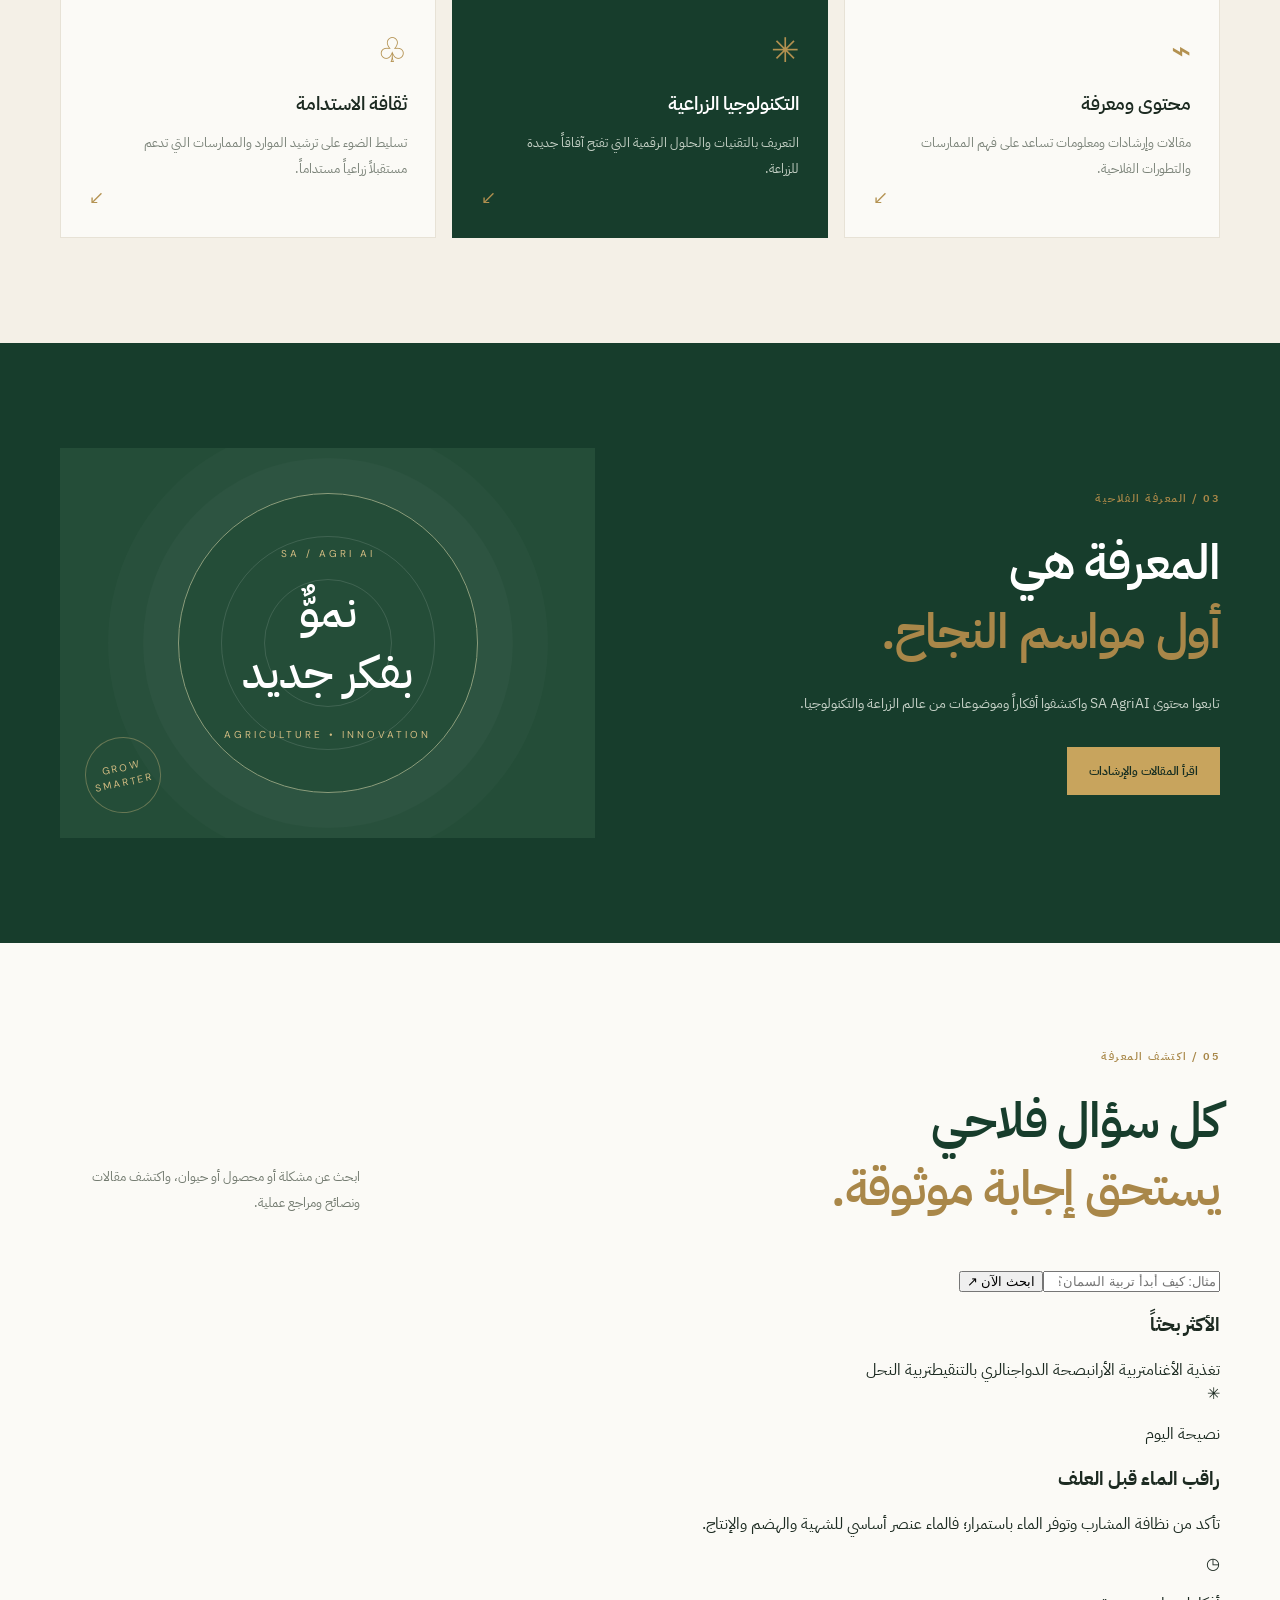
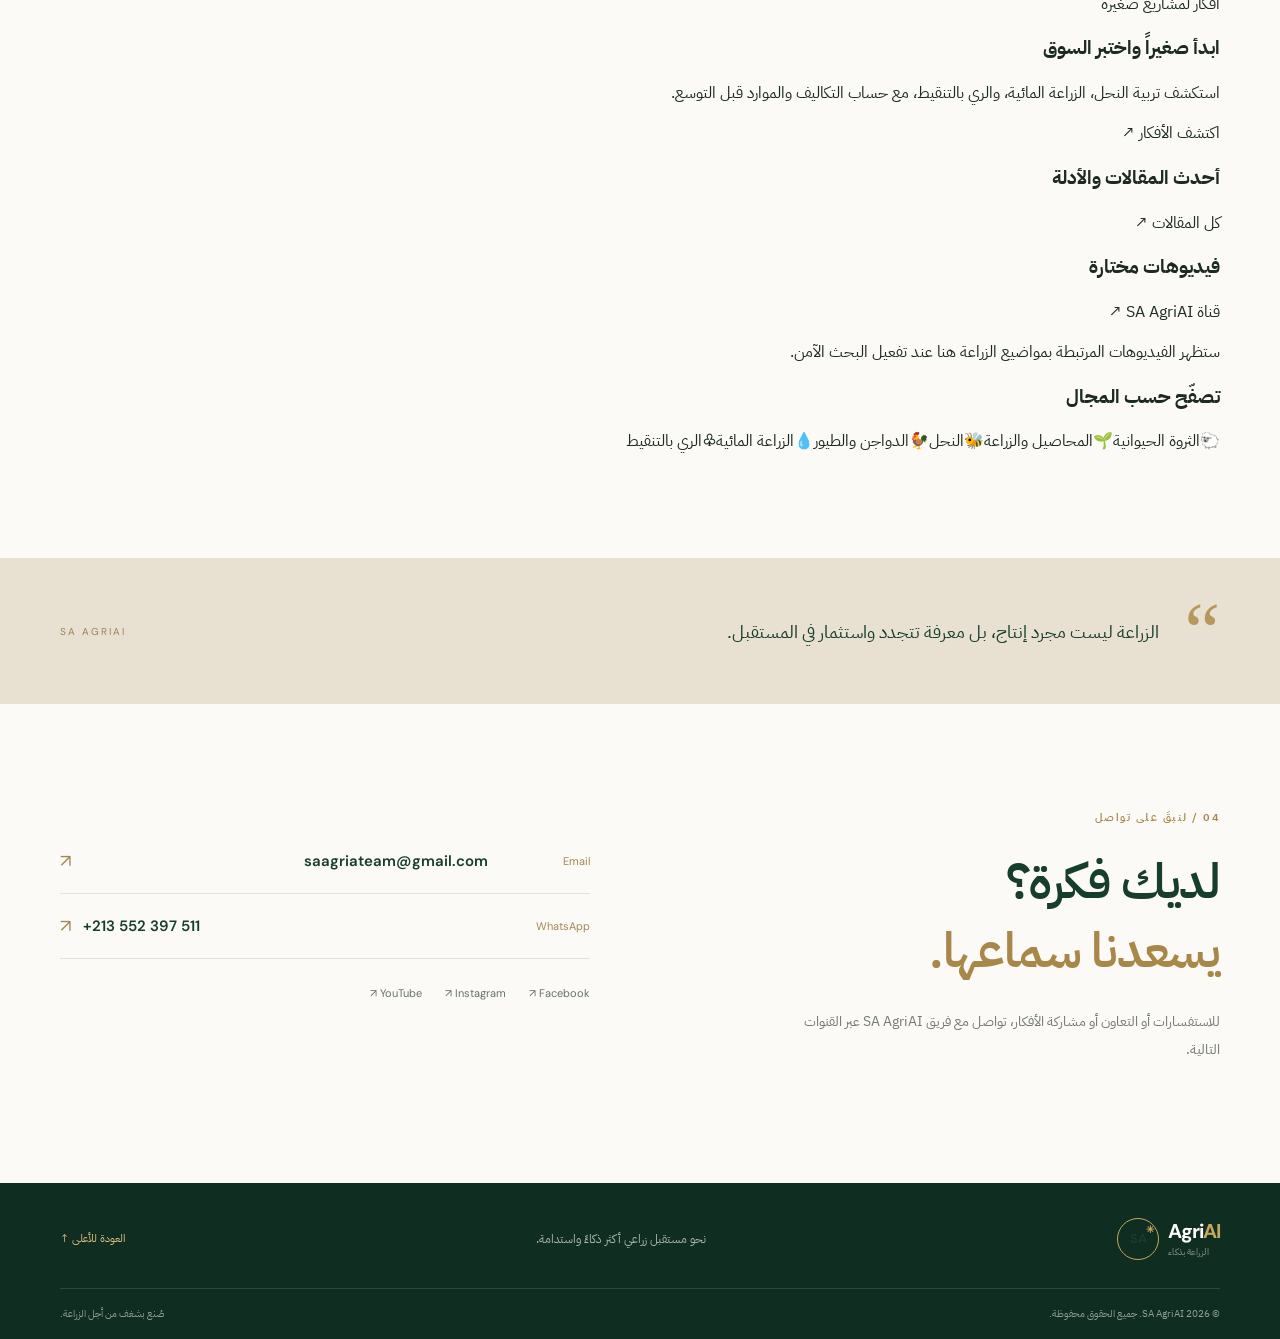
==== commit c412ed37: "Add knowledge discovery sections to homepage" ====
--- a/index.html
+++ b/index.html
@@ -50,6 +50,22 @@
       <div class="knowledge-heading"><p class="section-kicker" data-i18n="knowledgeKicker">03 / المعرفة الفلاحية</p><h2 data-i18n="knowledgeTitle">المعرفة هي<br><em>أول مواسم النجاح.</em></h2><p data-i18n="knowledgeText">تابعوا محتوى SA AgriAI واكتشفوا أفكاراً وموضوعات من عالم الزراعة والتكنولوجيا.</p><a class="btn btn-dark" href="knowledge.html" data-i18n="followContent">اقرأ المقالات والإرشادات <span>↙</span></a></div>
       <div class="knowledge-visual"><div class="visual-circle"></div><div class="visual-label"><span>SA / AGRI AI</span><strong data-i18n="visualTitle">نموٌّ<br>بفكر جديد</strong><small data-i18n="visualSub">AGRICULTURE • INNOVATION</small></div><div class="visual-stamp">GROW<br>SMARTER</div></div>
     </div></section>
+
+    <section class="home-discovery section-pad" id="discover">
+      <div class="container">
+        <div class="section-heading"><div><p class="section-kicker" data-home="kicker">05 / اكتشف المعرفة</p><h2 data-home="title">كل سؤال فلاحي<br><em>يستحق إجابة موثوقة.</em></h2></div><p data-home="lead">ابحث عن مشكلة أو محصول أو حيوان، واكتشف مقالات ونصائح ومراجع عملية.</p></div>
+        <form class="home-search" id="homeSearch"><input id="homeQuery" type="search" placeholder="مثال: كيف أبدأ تربية السمان؟"><button type="submit" data-home="search">ابحث الآن ↗</button></form>
+        <div class="home-block"><h3 data-home="popular">الأكثر بحثاً</h3><div class="home-chips"><a href="results.html?q=تغذية+الأغنام">تغذية الأغنام</a><a href="results.html?q=تربية+الأرانب">تربية الأرانب</a><a href="results.html?q=أمراض+الدواجن">صحة الدواجن</a><a href="results.html?q=الري+بالتنقيط">الري بالتنقيط</a><a href="results.html?q=تربية+النحل">تربية النحل</a></div></div>
+        <div class="home-feature-grid">
+          <article class="home-feature"><span>✳</span><p data-home="dailyLabel">نصيحة اليوم</p><h3 data-home="dailyTitle">راقب الماء قبل العلف</h3><p data-home="dailyText">تأكد من نظافة المشارب وتوفر الماء باستمرار؛ فالماء عنصر أساسي للشهية والهضم والإنتاج.</p></article>
+          <article class="home-feature home-feature-light"><span>◷</span><p data-home="ideasLabel">أفكار لمشاريع صغيرة</p><h3 data-home="ideasTitle">ابدأ صغيراً واختبر السوق</h3><p data-home="ideasText">استكشف تربية النحل، الزراعة المائية، والري بالتنقيط، مع حساب التكاليف والموارد قبل التوسع.</p><a href="knowledge.html" data-home="ideasLink">اكتشف الأفكار ↗</a></article>
+        </div>
+        <div class="home-block"><div class="home-block-title"><h3 data-home="latest">أحدث المقالات والأدلة</h3><a href="knowledge.html" data-home="allArticles">كل المقالات ↗</a></div><div class="home-article-grid" id="homeLatest"></div></div>
+        <div class="home-block"><div class="home-block-title"><h3 data-home="videos">فيديوهات مختارة</h3><a href="https://www.youtube.com/@saagriateam" target="_blank" rel="noopener noreferrer" data-home="channel">قناة SA AgriAI ↗</a></div><div class="home-video-grid" id="homeVideos"><p data-home="videoFallback">ستظهر الفيديوهات المرتبطة بمواضيع الزراعة هنا عند تفعيل البحث الآمن.</p></div></div>
+        <div class="home-block"><h3 data-home="browse">تصفّح حسب المجال</h3><div class="browse-grid"><a href="knowledge.html?category=animals"><strong>🐑</strong><span data-home="animals">الثروة الحيوانية</span></a><a href="knowledge.html?category=crops"><strong>🌱</strong><span data-home="crops">المحاصيل والزراعة</span></a><a href="results.html?q=تربية+النحل"><strong>🐝</strong><span data-home="bees">النحل</span></a><a href="results.html?q=الدواجن"><strong>🐓</strong><span data-home="poultry">الدواجن والطيور</span></a><a href="results.html?q=الزراعة+المائية"><strong>💧</strong><span data-home="hydro">الزراعة المائية</span></a><a href="results.html?q=الري+بالتنقيط"><strong>♧</strong><span data-home="irrigation">الري بالتنقيط</span></a></div></div>
+      </div>
+    </section>
+
     <section class="quote-band"><div class="container quote-inner"><span>“</span><p data-i18n="quote">الزراعة ليست مجرد إنتاج، بل معرفة تتجدد واستثمار في المستقبل.</p><small>SA AGRIAI</small></div></section>
     <section class="contact section-pad" id="contact"><div class="container contact-grid">
       <div><p class="section-kicker" data-i18n="contactKicker">04 / لنبقَ على تواصل</p><h2 data-i18n="contactTitle">لديك فكرة؟<br><em>يسعدنا سماعها.</em></h2><p class="contact-lead" data-i18n="contactText">للاستفسارات أو التعاون أو مشاركة الأفكار، تواصل مع فريق SA AgriAI عبر القنوات التالية.</p></div>
@@ -57,6 +73,6 @@
     </div></section>
   </main>
   <footer class="site-footer"><div class="container footer-top"><a class="brand footer-brand" href="#home"><span class="brand-mark">SA<span>✳</span></span><span class="brand-name">Agri<span>AI</span><small data-i18n="brandTag">الزراعة بذكاء</small></span></a><p data-i18n="footerText">نحو مستقبل زراعي أكثر ذكاءً واستدامة.</p><a class="back-top" href="#home" data-i18n="backTop">العودة للأعلى ↑</a></div><div class="container footer-bottom"><span>© <span id="year"></span> SA AgriAI. <span data-i18n="rights">جميع الحقوق محفوظة.</span></span><span data-i18n="footerMade">صُنع بشغف من أجل الزراعة.</span></div></footer>
-  <script src="app.js"></script>
+  <link rel="stylesheet" href="home.css"><script src="app.js"></script><script src="knowledge.js"></script><script src="home.js"></script>
 </body>
 </html>
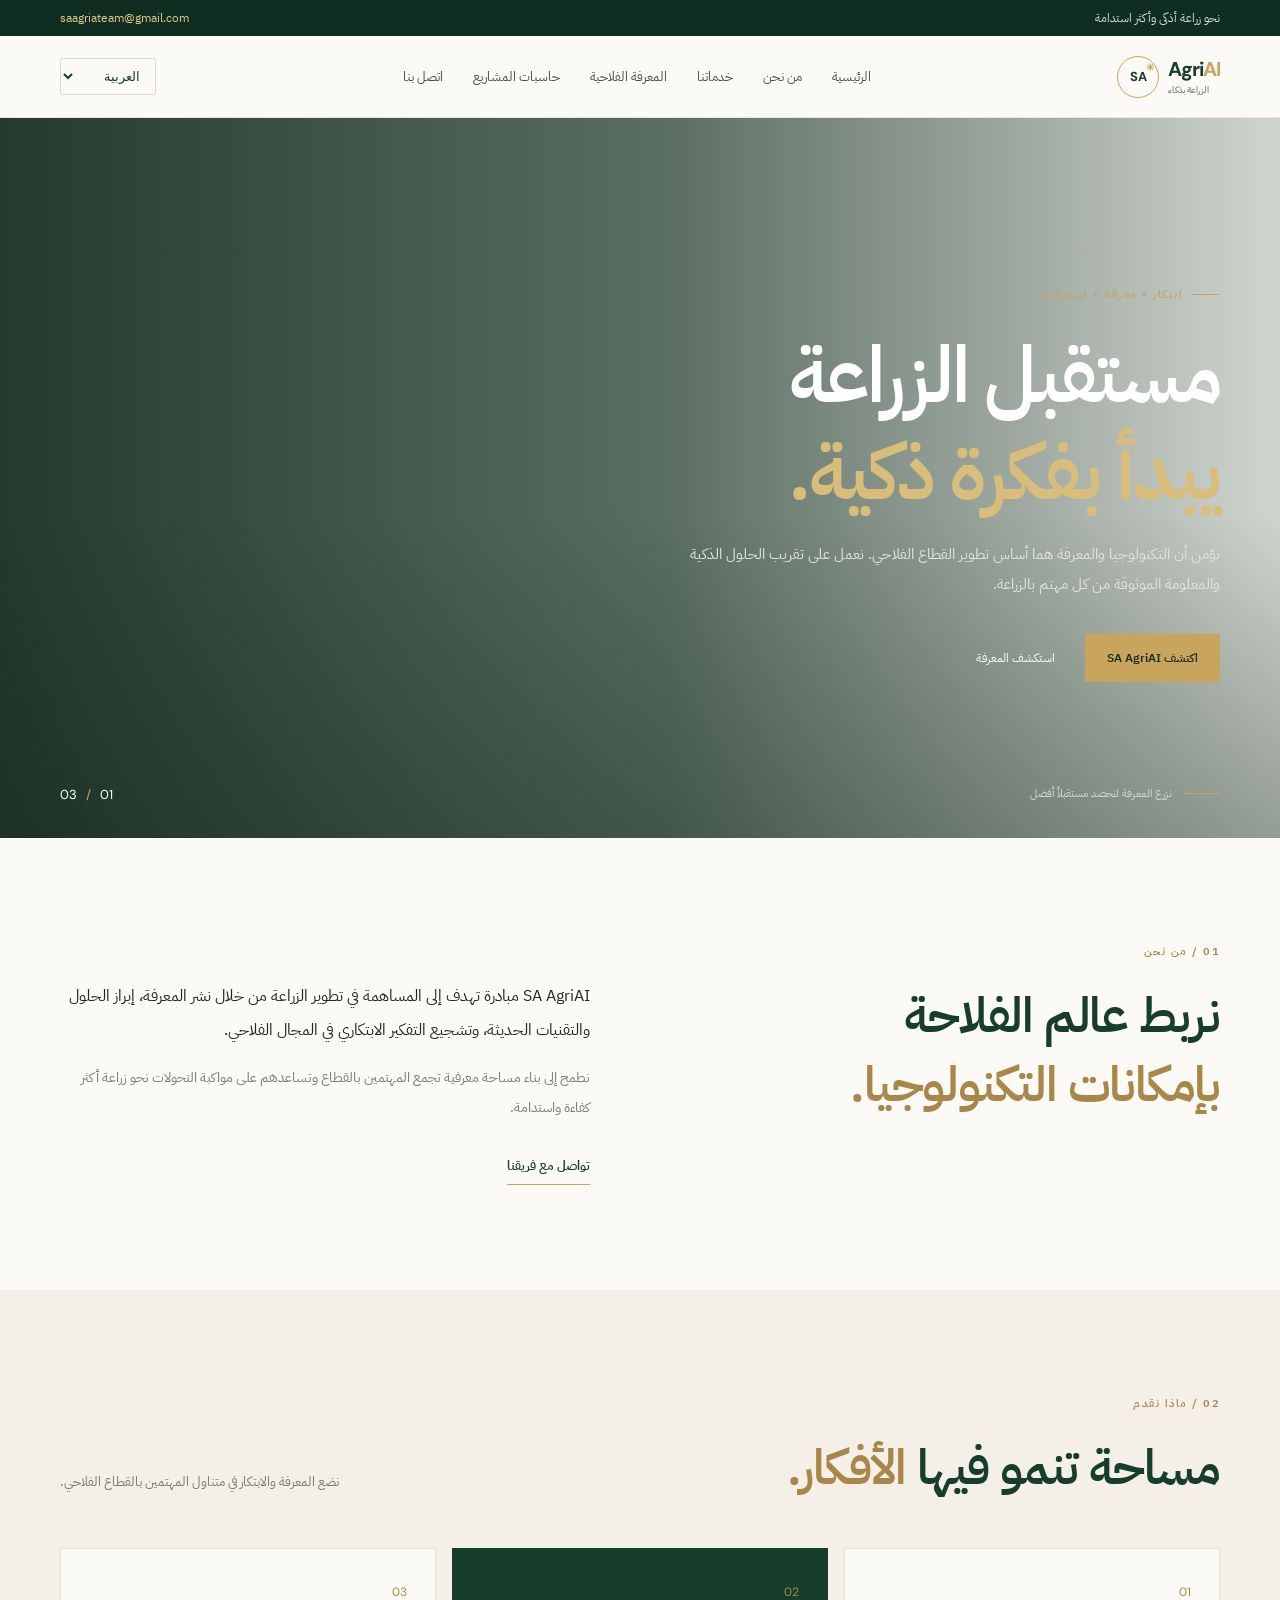
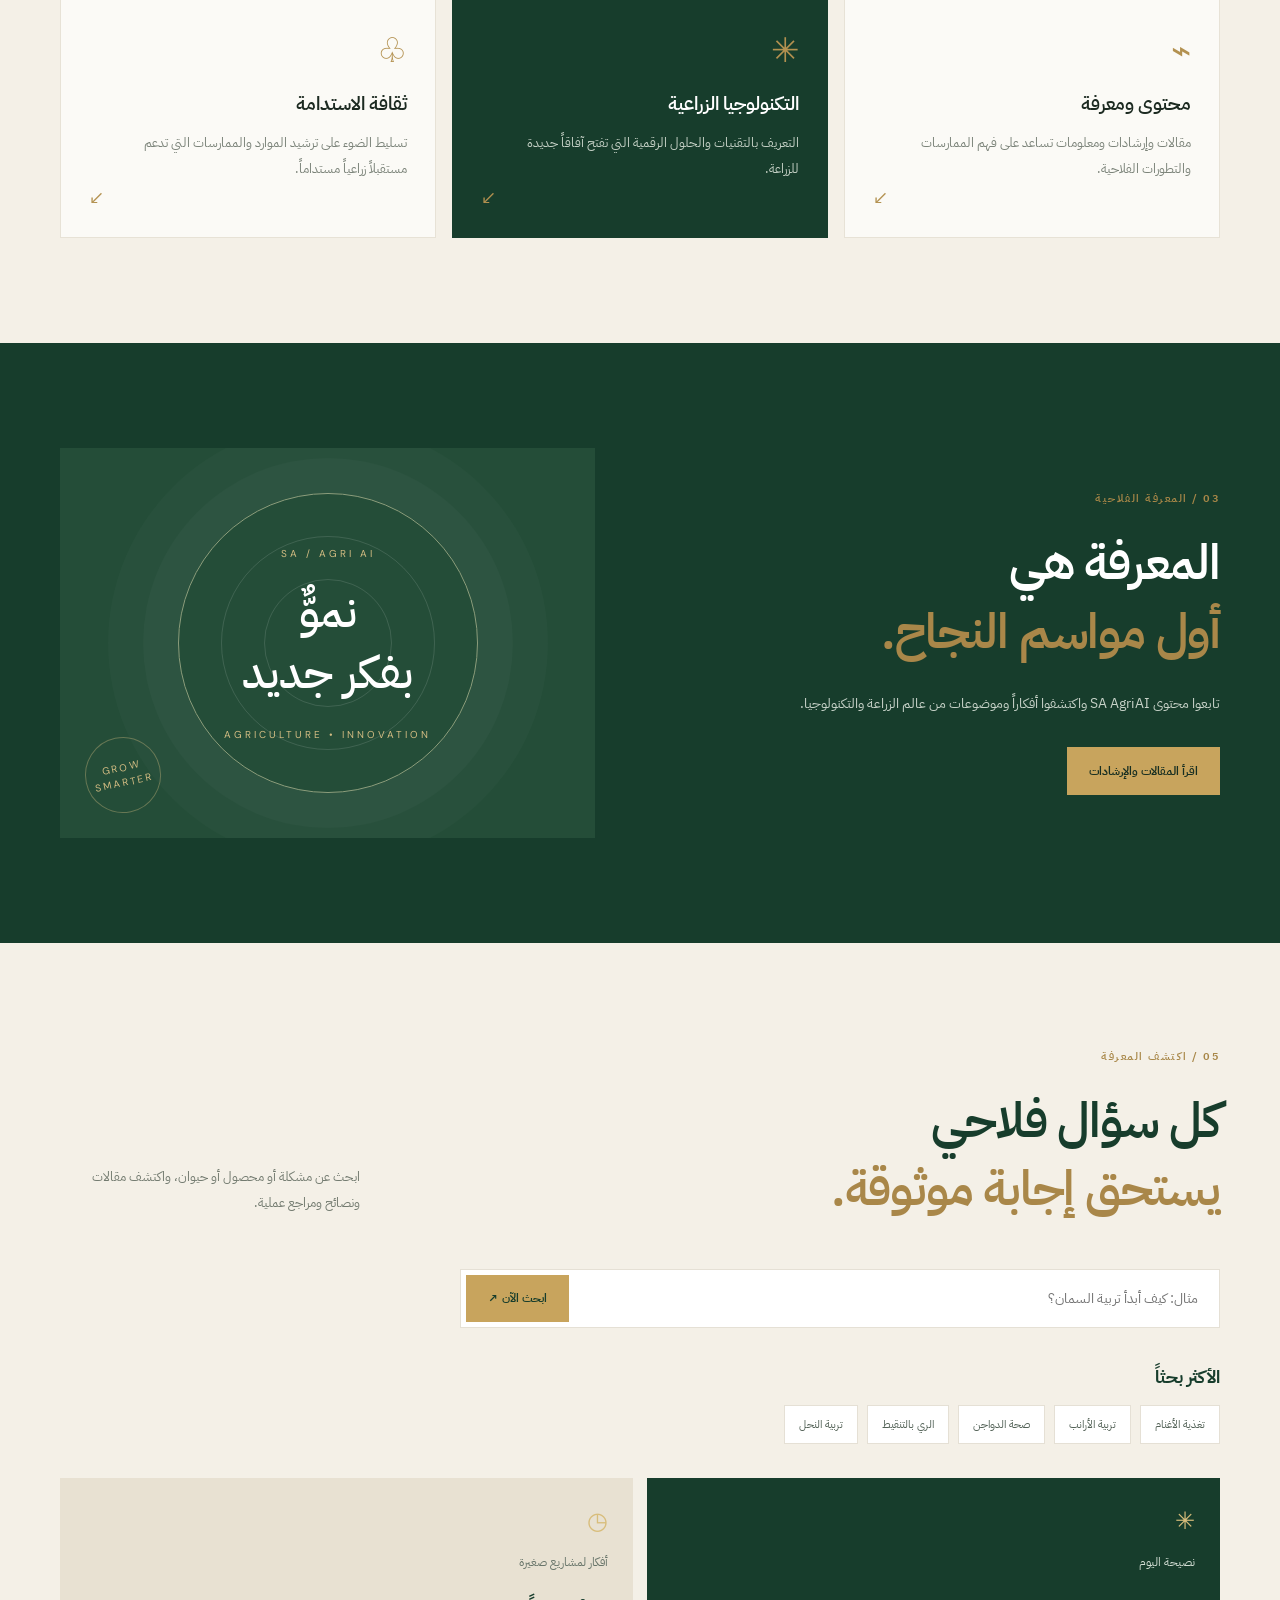
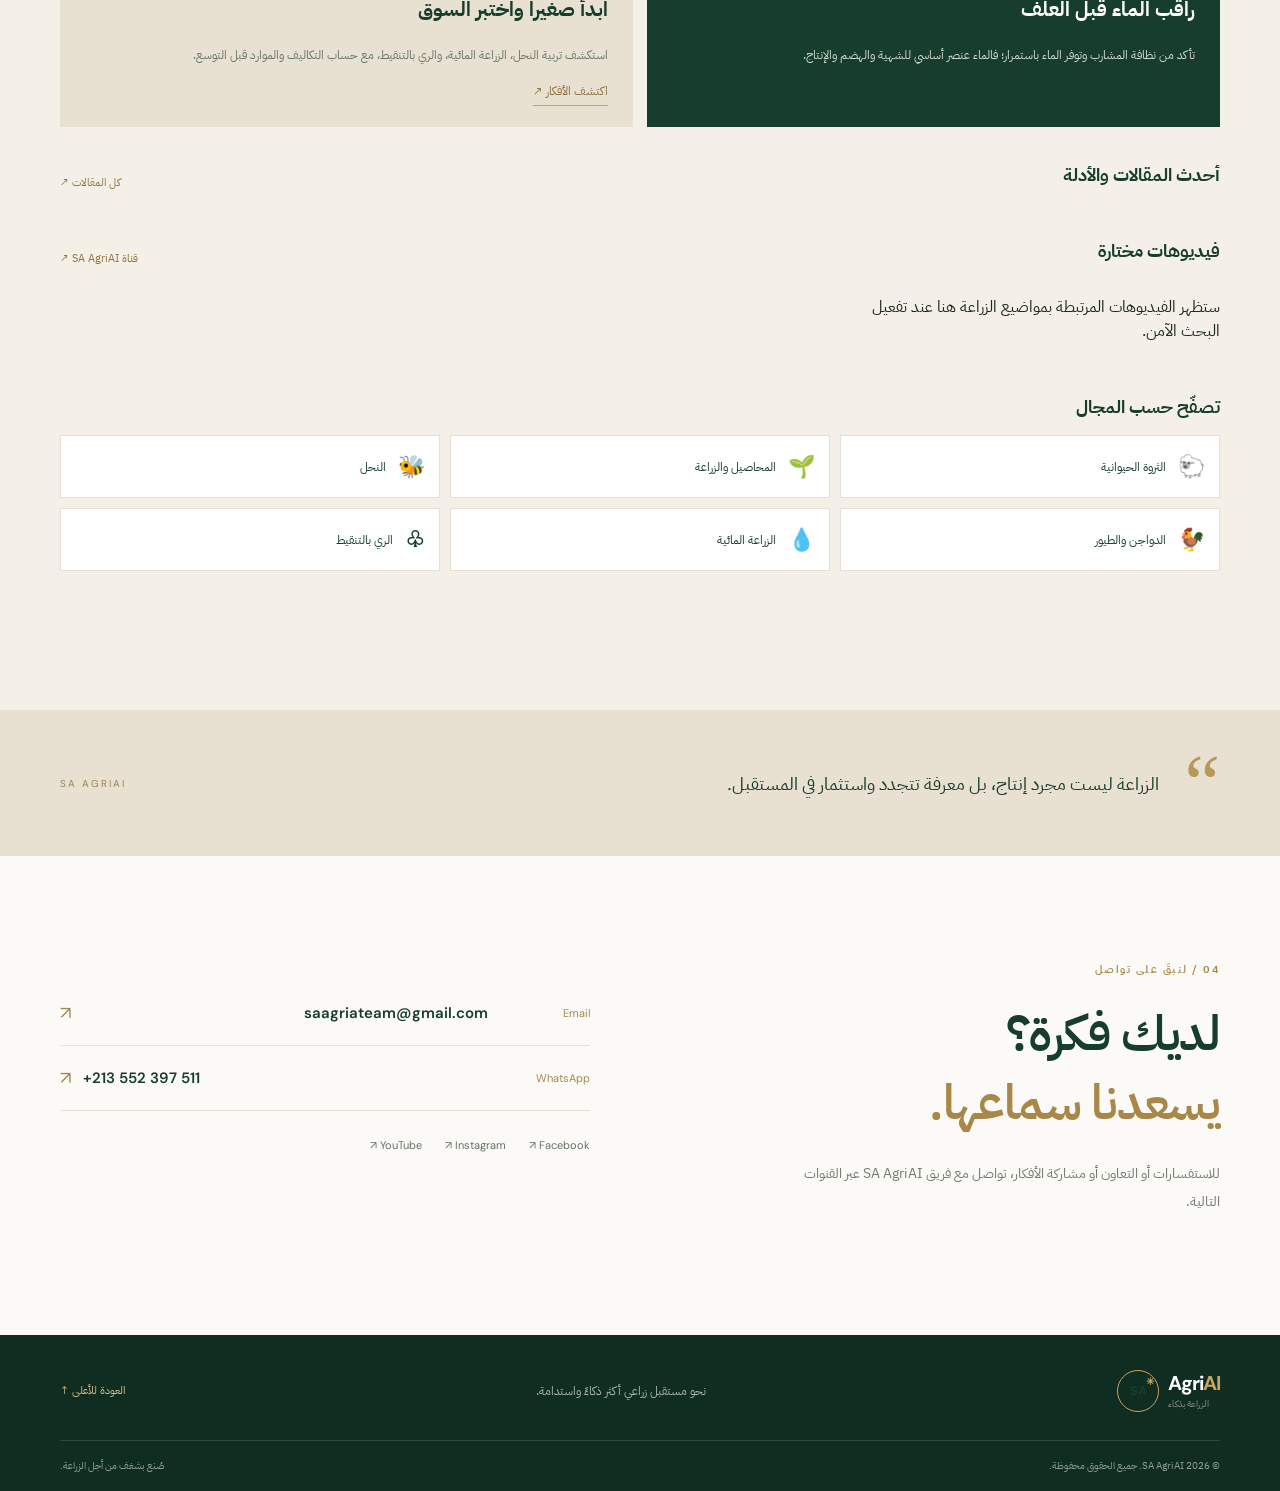
==== commit f2a1e6f3: "Fix homepage scripts and place discovery styles correctly" ====
--- a/index.html
+++ b/index.html
@@ -10,7 +10,7 @@
   <link rel="preconnect" href="https://fonts.gstatic.com" crossorigin>
   <link href="https://fonts.googleapis.com/css2?family=DM+Sans:wght@400;500;600;700&family=IBM+Plex+Sans+Arabic:wght@400;500;600;700&display=swap" rel="stylesheet">
   <link rel="stylesheet" href="styles.css">
-</head>
+<link rel="stylesheet" href="home.css"></head>
 <body>
   <div class="topline"><div class="container topline-inner"><span data-i18n="topline">نحو زراعة أذكى وأكثر استدامة</span><span class="top-contact"> <a href="mailto:saagriateam@gmail.com">saagriateam@gmail.com</a></span></div></div>
   <header class="site-header">
@@ -73,6 +73,6 @@
     </div></section>
   </main>
   <footer class="site-footer"><div class="container footer-top"><a class="brand footer-brand" href="#home"><span class="brand-mark">SA<span>✳</span></span><span class="brand-name">Agri<span>AI</span><small data-i18n="brandTag">الزراعة بذكاء</small></span></a><p data-i18n="footerText">نحو مستقبل زراعي أكثر ذكاءً واستدامة.</p><a class="back-top" href="#home" data-i18n="backTop">العودة للأعلى ↑</a></div><div class="container footer-bottom"><span>© <span id="year"></span> SA AgriAI. <span data-i18n="rights">جميع الحقوق محفوظة.</span></span><span data-i18n="footerMade">صُنع بشغف من أجل الزراعة.</span></div></footer>
-  <link rel="stylesheet" href="home.css"><script src="app.js"></script><script src="knowledge.js"></script><script src="home.js"></script>
+  <script src="app.js"></script><script src="home.js"></script>
 </body>
 </html>
--- a/styles.css
+++ b/styles.css
@@ -1 +1,2 @@
-:root{--forest:#173d2c;--deep:#102d21;--green:#315b40;--gold:#c8a45d;--cream:#f4f0e7;--paper:#fbfaf6;--ink:#1c2a21;--muted:#788078}*{box-sizing:border-box}html{scroll-behavior:smooth;scroll-padding-top:88px}body{margin:0;background:var(--paper);color:var(--ink);font-family:"IBM Plex Sans Arabic","DM Sans",sans-serif}body[dir="ltr"]{font-family:"DM Sans","IBM Plex Sans Arabic",sans-serif}a{color:inherit;text-decoration:none}.container{width:min(1160px,calc(100% - 48px));margin:auto}.topline{background:var(--deep);color:#d7dfd6;font-size:12px;padding:9px 0}.topline-inner{display:flex;justify-content:space-between;gap:20px}.top-contact a{color:#e3c987}.site-header{height:82px;background:rgba(251,250,246,.96);position:sticky;top:0;z-index:20;border-bottom:1px solid #e9e6dc;backdrop-filter:blur(12px)}.nav-wrap{height:100%;display:flex;align-items:center;justify-content:space-between;gap:28px}.brand{display:flex;align-items:center;gap:9px;direction:ltr}.brand-mark{width:42px;height:42px;border:1px solid var(--gold);border-radius:50%;display:grid;place-items:center;font:700 13px "DM Sans";color:var(--forest);position:relative}.brand-mark span{color:var(--gold);font-size:10px;position:absolute;top:4px;right:4px}.brand-name{font:700 20px "DM Sans";color:var(--forest);letter-spacing:-1px}.brand-name>span{color:var(--gold)}.brand-name small{display:block;font:500 9px "IBM Plex Sans Arabic";letter-spacing:0;color:#778177;margin-top:1px}.main-nav{display:flex;align-items:center;gap:30px}.main-nav a{font-size:13px;color:#435248;transition:.2s}.main-nav a:hover{color:#b28b43}.language-select select{background:transparent;border:1px solid #ded9cc;border-radius:3px;padding:9px 11px;color:var(--forest);font:500 12px inherit;cursor:pointer}.menu-toggle{display:none;background:none;border:0;padding:8px}.menu-toggle span{display:block;width:23px;height:2px;background:var(--forest);margin:5px}.hero{min-height:620px;height:min(720px,calc(100vh - 110px));position:relative;display:flex;align-items:center;color:white;background:linear-gradient(90deg,rgba(12,37,25,.9),rgba(15,43,29,.68) 52%,rgba(15,43,29,.18)),url("https://images.unsplash.com/photo-1500382017468-9049fed747ef?auto=format&fit=crop&w=2200&q=85") center/cover}.hero-shade{position:absolute;inset:0;background:linear-gradient(0deg,rgba(9,30,19,.3),transparent 45%)}.hero-content{position:relative;padding-top:12px}.eyebrow,.section-kicker{display:flex;align-items:center;gap:10px;font-size:11px;letter-spacing:1.5px;color:var(--gold);font-weight:600}.eyebrow span:first-child{width:27px;height:1px;background:var(--gold)}.hero h1{font-size:clamp(44px,6.3vw,78px);line-height:1.24;font-weight:600;letter-spacing:-2px;margin:25px 0 18px;max-width:700px}.hero h1 em,h2 em{font-style:normal;color:#d9bd7b}.hero-content>p{font-size:15px;line-height:2;max-width:530px;color:#e0e6df;margin:0}.hero-actions{display:flex;align-items:center;gap:30px;margin-top:35px}.btn{display:inline-flex;align-items:center;gap:24px;padding:15px 22px;font-size:12px;font-weight:600;transition:.25s}.btn span{font-size:17px}.btn-gold{background:var(--gold);color:#172e21}.btn-gold:hover{background:#e1c782;transform:translateY(-2px)}.text-link{font-size:12px;color:white}.text-link span{margin-inline-start:10px;color:var(--gold)}.hero-note{position:absolute;bottom:36px;inset-inline-start:max(24px,calc((100% - 1160px)/2));display:flex;align-items:center;gap:12px;color:#d4dbd2;font-size:11px}.note-line{width:36px;height:1px;background:var(--gold)}.hero-index{position:absolute;bottom:35px;inset-inline-end:max(24px,calc((100% - 1160px)/2));font:13px "DM Sans";color:white}.hero-index span{color:var(--gold);padding:0 6px}.section-pad{padding:105px 0}.intro-grid{display:grid;grid-template-columns:1fr 1fr;gap:100px;align-items:start}.section-kicker{margin:0 0 22px;color:#a88748}.intro h2,.section-heading h2,.knowledge h2,.contact h2{font-size:clamp(34px,4vw,49px);line-height:1.4;font-weight:600;letter-spacing:-1.2px;margin:0;color:var(--forest)}.intro h2 em,.section-heading h2 em,.knowledge h2 em,.contact h2 em{color:#a98749}.intro-copy{padding-top:37px}.intro-copy p{font-size:16px;line-height:2.1;margin:0 0 16px}.intro-copy .muted{font-size:14px;color:var(--muted)}.under-link{display:inline-block;margin-top:18px;font-size:13px;font-weight:600;color:var(--forest);border-bottom:1px solid var(--gold);padding-bottom:9px}.under-link span{color:#a98749;margin-inline-start:15px}.services{background:var(--cream)}.section-heading{display:flex;justify-content:space-between;align-items:end;margin-bottom:45px;gap:30px}.section-heading>p{max-width:300px;color:#737b70;font-size:13px;line-height:2;margin:0 0 8px}.service-grid{display:grid;grid-template-columns:repeat(3,1fr);gap:16px}.service-card{position:relative;background:#fbfaf6;min-height:290px;padding:30px 28px;border:1px solid #e7e2d6;transition:.25s}.service-card:hover{transform:translateY(-5px);box-shadow:0 16px 35px #1b352010}.service-card.featured{background:var(--forest);color:white;border-color:var(--forest)}.service-number{font:12px "DM Sans";color:#a98a4d}.service-icon{font-size:34px;color:#b39150;margin:22px 0 13px}.service-card h3{font-size:19px;margin:0 0 12px;font-weight:600}.service-card p{font-size:13px;line-height:2;color:#7b8379;max-width:290px;margin:0}.service-card.featured p{color:#c4d0c5}.service-card>a{position:absolute;bottom:24px;inset-inline-end:27px;color:#b39150;font-size:20px}.knowledge{background:var(--forest);color:white;overflow:hidden}.knowledge-layout{display:grid;grid-template-columns:1fr 1fr;align-items:center;gap:90px}.knowledge h2{color:white}.knowledge-heading>p:not(.section-kicker){max-width:420px;color:#c7d2c8;font-size:14px;line-height:2.1;margin:23px 0 28px}.btn-dark{background:var(--gold);color:#182f22}.btn-dark:hover{background:#e2c986}.knowledge-visual{height:390px;background:#244d38;position:relative;overflow:hidden;display:grid;place-items:center}.visual-circle{width:300px;height:300px;border:1px solid #8c9d7c;border-radius:50%;position:absolute;box-shadow:0 0 0 35px #ffffff06,0 0 0 70px #ffffff05}.visual-circle:before,.visual-circle:after{content:"";position:absolute;inset:42px;border:1px solid #ffffff20;border-radius:50%}.visual-circle:after{inset:85px}.visual-label{position:relative;text-align:center;z-index:1}.visual-label>span,.visual-label small{font:10px "DM Sans";letter-spacing:3px;color:#d4bd83}.visual-label strong{display:block;font-size:45px;line-height:1.35;margin:18px 0;color:#fff;font-weight:500}.visual-stamp{position:absolute;bottom:25px;inset-inline-end:25px;font:10px/1.5 "DM Sans";letter-spacing:2px;color:#d4bd83;border:1px solid #d4bd8360;border-radius:50%;width:76px;height:76px;display:grid;place-content:center;text-align:center;transform:rotate(-12deg)}.quote-band{background:#e8e1d2;padding:45px 0}.quote-inner{display:flex;align-items:center;gap:25px}.quote-inner>span{font:80px Georgia;color:#b7985b;line-height:.7}.quote-inner p{font-size:18px;color:var(--forest);margin:0;flex:1}.quote-inner small{font:10px "DM Sans";letter-spacing:2px;color:#9b8354}.contact-grid{display:grid;grid-template-columns:1fr 1fr;gap:100px}.contact-lead{max-width:430px;color:#737b70;font-size:14px;line-height:2;margin-top:22px}.contact-details{padding-top:20px}.contact-details>a{display:flex;align-items:center;justify-content:space-between;gap:12px;padding:20px 0;border-bottom:1px solid #e5e1d7}.contact-details>a span{font:11px "DM Sans";color:#a48750;width:90px}.contact-details>a strong{font:600 15px "DM Sans";color:var(--forest);flex:1}.contact-details>a b{font:18px "DM Sans";color:#a48750}.social-row{display:flex;gap:23px;flex-wrap:wrap;margin-top:27px}.social-row a{font:11px "DM Sans";color:#657267}.social-row a:hover{color:#a48750}.site-footer{background:var(--deep);color:#d6dfd6;padding:35px 0 18px}.footer-top{display:flex;align-items:center;justify-content:space-between;gap:20px;padding-bottom:28px}.footer-brand .brand-name{color:white}.footer-top>p{font-size:12px;color:#aab8ab}.back-top{font-size:11px;color:#d7bd80}.footer-bottom{border-top:1px solid #ffffff20;padding-top:17px;display:flex;justify-content:space-between;gap:15px;color:#8fa092;font-size:10px}.sr-only{position:absolute;width:1px;height:1px;padding:0;margin:-1px;overflow:hidden;clip:rect(0,0,0,0);white-space:nowrap;border:0}body[dir="ltr"] .hero h1,body[dir="ltr"] h2{letter-spacing:-1.5px}body[dir="ltr"] .section-kicker{letter-spacing:1.5px}@media(max-width:850px){.main-nav{gap:16px}.main-nav a{font-size:12px}.intro-grid,.knowledge-layout,.contact-grid{gap:45px}.section-pad{padding:78px 0}.hero{min-height:580px}.service-card{padding:25px 20px}}@media(max-width:680px){.container{width:min(100% - 36px,560px)}.topline{font-size:10px}.site-header{height:70px}.menu-toggle{display:block;order:3}.language-select{margin-inline-start:auto}.main-nav{display:none;position:absolute;top:69px;inset-inline:0;background:var(--paper);padding:18px 24px 24px;border-bottom:1px solid #e7e2d6;box-shadow:0 15px 25px #102d2112;flex-direction:column;align-items:stretch;gap:0}.main-nav.open{display:flex}.main-nav a{padding:12px 0;border-bottom:1px solid #eee9df;font-size:14px}.hero{height:670px;min-height:0;max-height:calc(100svh - 90px);background-position:58% center}.hero h1{font-size:46px;letter-spacing:-1.5px}.hero-content>p{font-size:13px}.hero-actions{gap:20px;flex-wrap:wrap}.btn{padding:13px 16px}.hero-note{bottom:25px;font-size:9px}.hero-index{bottom:25px}.intro-grid,.knowledge-layout,.contact-grid{grid-template-columns:1fr;gap:22px}.section-pad{padding:65px 0}.intro-copy{padding-top:0}.intro h2,.section-heading h2,.knowledge h2,.contact h2{font-size:36px}.section-heading{display:block;margin-bottom:28px}.section-heading>p{margin-top:14px}.service-grid{grid-template-columns:1fr;gap:12px}.service-card{min-height:250px}.knowledge-visual{height:310px;margin-top:18px}.visual-circle{width:245px;height:245px}.visual-label strong{font-size:38px}.quote-inner{gap:12px;align-items:flex-start}.quote-inner p{font-size:15px;line-height:1.9}.quote-inner small{display:none}.contact-details{padding-top:5px}.contact-details>a strong{font-size:13px}.social-row{gap:17px}.footer-top{flex-wrap:wrap}.footer-top>p{order:3;width:100%;margin:0}.footer-bottom{font-size:9px}.brand-mark{width:38px;height:38px}}@media(prefers-reduced-motion:reduce){html{scroll-behavior:auto}*,*:before,*:after{transition:none!important}}+:root{--forest:#173d2c;--deep:#102d21;--green:#315b40;--gold:#c8a45d;--cream:#f4f0e7;--paper:#fbfaf6;--ink:#1c2a21;--muted:#788078}*{box-sizing:border-box}html{scroll-behavior:smooth;scroll-padding-top:88px}body{margin:0;background:var(--paper);color:var(--ink);font-family:"IBM Plex Sans Arabic","DM Sans",sans-serif}body[dir="ltr"]{font-family:"DM Sans","IBM Plex Sans Arabic",sans-serif}a{color:inherit;text-decoration:none}.container{width:min(1160px,calc(100% - 48px));margin:auto}.topline{background:var(--deep);color:#d7dfd6;font-size:12px;padding:9px 0}.topline-inner{display:flex;justify-content:space-between;gap:20px}.top-contact a{color:#e3c987}.site-header{height:82px;background:rgba(251,250,246,.96);position:sticky;top:0;z-index:20;border-bottom:1px solid #e9e6dc;backdrop-filter:blur(12px)}.nav-wrap{height:100%;display:flex;align-items:center;justify-content:space-between;gap:28px}.brand{display:flex;align-items:center;gap:9px;direction:ltr}.brand-mark{width:42px;height:42px;border:1px solid var(--gold);border-radius:50%;display:grid;place-items:center;font:700 13px "DM Sans";color:var(--forest);position:relative}.brand-mark span{color:var(--gold);font-size:10px;position:absolute;top:4px;right:4px}.brand-name{font:700 20px "DM Sans";color:var(--forest);letter-spacing:-1px}.brand-name>span{color:var(--gold)}.brand-name small{display:block;font:500 9px "IBM Plex Sans Arabic";letter-spacing:0;color:#778177;margin-top:1px}.main-nav{display:flex;align-items:center;gap:30px}.main-nav a{font-size:13px;color:#435248;transition:.2s}.main-nav a:hover{color:#b28b43}.language-select select{background:transparent;border:1px solid #ded9cc;border-radius:3px;padding:9px 11px;color:var(--forest);font:500 12px inherit;cursor:pointer}.menu-toggle{display:none;background:none;border:0;padding:8px}.menu-toggle span{display:block;width:23px;height:2px;background:var(--forest);margin:5px}.hero{min-height:620px;height:min(720px,calc(100vh - 110px));position:relative;display:flex;align-items:center;color:white;background:linear-gradient(90deg,rgba(12,37,25,.9),rgba(15,43,29,.68) 52%,rgba(15,43,29,.18)),url("https://images.unsplash.com/photo-1500382017468-9049fed747ef?auto=format&fit=crop&w=2200&q=85") center/cover}.hero-shade{position:absolute;inset:0;background:linear-gradient(0deg,rgba(9,30,19,.3),transparent 45%)}.hero-content{position:relative;padding-top:12px}.eyebrow,.section-kicker{display:flex;align-items:center;gap:10px;font-size:11px;letter-spacing:1.5px;color:var(--gold);font-weight:600}.eyebrow span:first-child{width:27px;height:1px;background:var(--gold)}.hero h1{font-size:clamp(44px,6.3vw,78px);line-height:1.24;font-weight:600;letter-spacing:-2px;margin:25px 0 18px;max-width:700px}.hero h1 em,h2 em{font-style:normal;color:#d9bd7b}.hero-content>p{font-size:15px;line-height:2;max-width:530px;color:#e0e6df;margin:0}.hero-actions{display:flex;align-items:center;gap:30px;margin-top:35px}.btn{display:inline-flex;align-items:center;gap:24px;padding:15px 22px;font-size:12px;font-weight:600;transition:.25s}.btn span{font-size:17px}.btn-gold{background:var(--gold);color:#172e21}.btn-gold:hover{background:#e1c782;transform:translateY(-2px)}.text-link{font-size:12px;color:white}.text-link span{margin-inline-start:10px;color:var(--gold)}.hero-note{position:absolute;bottom:36px;inset-inline-start:max(24px,calc((100% - 1160px)/2));display:flex;align-items:center;gap:12px;color:#d4dbd2;font-size:11px}.note-line{width:36px;height:1px;background:var(--gold)}.hero-index{position:absolute;bottom:35px;inset-inline-end:max(24px,calc((100% - 1160px)/2));font:13px "DM Sans";color:white}.hero-index span{color:var(--gold);padding:0 6px}.section-pad{padding:105px 0}.intro-grid{display:grid;grid-template-columns:1fr 1fr;gap:100px;align-items:start}.section-kicker{margin:0 0 22px;color:#a88748}.intro h2,.section-heading h2,.knowledge h2,.contact h2{font-size:clamp(34px,4vw,49px);line-height:1.4;font-weight:600;letter-spacing:-1.2px;margin:0;color:var(--forest)}.intro h2 em,.section-heading h2 em,.knowledge h2 em,.contact h2 em{color:#a98749}.intro-copy{padding-top:37px}.intro-copy p{font-size:16px;line-height:2.1;margin:0 0 16px}.intro-copy .muted{font-size:14px;color:var(--muted)}.under-link{display:inline-block;margin-top:18px;font-size:13px;font-weight:600;color:var(--forest);border-bottom:1px solid var(--gold);padding-bottom:9px}.under-link span{color:#a98749;margin-inline-start:15px}.services{background:var(--cream)}.section-heading{display:flex;justify-content:space-between;align-items:end;margin-bottom:45px;gap:30px}.section-heading>p{max-width:300px;color:#737b70;font-size:13px;line-height:2;margin:0 0 8px}.service-grid{display:grid;grid-template-columns:repeat(3,1fr);gap:16px}.service-card{position:relative;background:#fbfaf6;min-height:290px;padding:30px 28px;border:1px solid #e7e2d6;transition:.25s}.service-card:hover{transform:translateY(-5px);box-shadow:0 16px 35px #1b352010}.service-card.featured{background:var(--forest);color:white;border-color:var(--forest)}.service-number{font:12px "DM Sans";color:#a98a4d}.service-icon{font-size:34px;color:#b39150;margin:22px 0 13px}.service-card h3{font-size:19px;margin:0 0 12px;font-weight:600}.service-card p{font-size:13px;line-height:2;color:#7b8379;max-width:290px;margin:0}.service-card.featured p{color:#c4d0c5}.service-card>a{position:absolute;bottom:24px;inset-inline-end:27px;color:#b39150;font-size:20px}.knowledge{background:var(--forest);color:white;overflow:hidden}.knowledge-layout{display:grid;grid-template-columns:1fr 1fr;align-items:center;gap:90px}.knowledge h2{color:white}.knowledge-heading>p:not(.section-kicker){max-width:420px;color:#c7d2c8;font-size:14px;line-height:2.1;margin:23px 0 28px}.btn-dark{background:var(--gold);color:#182f22}.btn-dark:hover{background:#e2c986}.knowledge-visual{height:390px;background:#244d38;position:relative;overflow:hidden;display:grid;place-items:center}.visual-circle{width:300px;height:300px;border:1px solid #8c9d7c;border-radius:50%;position:absolute;box-shadow:0 0 0 35px #ffffff06,0 0 0 70px #ffffff05}.visual-circle:before,.visual-circle:after{content:"";position:absolute;inset:42px;border:1px solid #ffffff20;border-radius:50%}.visual-circle:after{inset:85px}.visual-label{position:relative;text-align:center;z-index:1}.visual-label>span,.visual-label small{font:10px "DM Sans";letter-spacing:3px;color:#d4bd83}.visual-label strong{display:block;font-size:45px;line-height:1.35;margin:18px 0;color:#fff;font-weight:500}.visual-stamp{position:absolute;bottom:25px;inset-inline-end:25px;font:10px/1.5 "DM Sans";letter-spacing:2px;color:#d4bd83;border:1px solid #d4bd8360;border-radius:50%;width:76px;height:76px;display:grid;place-content:center;text-align:center;transform:rotate(-12deg)}.quote-band{background:#e8e1d2;padding:45px 0}.quote-inner{display:flex;align-items:center;gap:25px}.quote-inner>span{font:80px Georgia;color:#b7985b;line-height:.7}.quote-inner p{font-size:18px;color:var(--forest);margin:0;flex:1}.quote-inner small{font:10px "DM Sans";letter-spacing:2px;color:#9b8354}.contact-grid{display:grid;grid-template-columns:1fr 1fr;gap:100px}.contact-lead{max-width:430px;color:#737b70;font-size:14px;line-height:2;margin-top:22px}.contact-details{padding-top:20px}.contact-details>a{display:flex;align-items:center;justify-content:space-between;gap:12px;padding:20px 0;border-bottom:1px solid #e5e1d7}.contact-details>a span{font:11px "DM Sans";color:#a48750;width:90px}.contact-details>a strong{font:600 15px "DM Sans";color:var(--forest);flex:1}.contact-details>a b{font:18px "DM Sans";color:#a48750}.social-row{display:flex;gap:23px;flex-wrap:wrap;margin-top:27px}.social-row a{font:11px "DM Sans";color:#657267}.social-row a:hover{color:#a48750}.site-footer{background:var(--deep);color:#d6dfd6;padding:35px 0 18px}.footer-top{display:flex;align-items:center;justify-content:space-between;gap:20px;padding-bottom:28px}.footer-brand .brand-name{color:white}.footer-top>p{font-size:12px;color:#aab8ab}.back-top{font-size:11px;color:#d7bd80}.footer-bottom{border-top:1px solid #ffffff20;padding-top:17px;display:flex;justify-content:space-between;gap:15px;color:#8fa092;font-size:10px}.sr-only{position:absolute;width:1px;height:1px;padding:0;margin:-1px;overflow:hidden;clip:rect(0,0,0,0);white-space:nowrap;border:0}body[dir="ltr"] .hero h1,body[dir="ltr"] h2{letter-spacing:-1.5px}body[dir="ltr"] .section-kicker{letter-spacing:1.5px}@media(max-width:850px){.main-nav{gap:16px}.main-nav a{font-size:12px}.intro-grid,.knowledge-layout,.contact-grid{gap:45px}.section-pad{padding:78px 0}.hero{min-height:580px}.service-card{padding:25px 20px}}@media(max-width:680px){.container{width:min(100% - 36px,560px)}.topline{font-size:10px}.site-header{height:70px}.menu-toggle{display:block;order:3}.language-select{margin-inline-start:auto}.main-nav{display:none;position:absolute;top:69px;inset-inline:0;background:var(--paper);padding:18px 24px 24px;border-bottom:1px solid #e7e2d6;box-shadow:0 15px 25px #102d2112;flex-direction:column;align-items:stretch;gap:0}.main-nav.open{display:flex}.main-nav a{padding:12px 0;border-bottom:1px solid #eee9df;font-size:14px}.hero{height:670px;min-height:0;max-height:calc(100svh - 90px);background-position:58% center}.hero h1{font-size:46px;letter-spacing:-1.5px}.hero-content>p{font-size:13px}.hero-actions{gap:20px;flex-wrap:wrap}.btn{padding:13px 16px}.hero-note{bottom:25px;font-size:9px}.hero-index{bottom:25px}.intro-grid,.knowledge-layout,.contact-grid{grid-template-columns:1fr;gap:22px}.section-pad{padding:65px 0}.intro-copy{padding-top:0}.intro h2,.section-heading h2,.knowledge h2,.contact h2{font-size:36px}.section-heading{display:block;margin-bottom:28px}.section-heading>p{margin-top:14px}.service-grid{grid-template-columns:1fr;gap:12px}.service-card{min-height:250px}.knowledge-visual{height:310px;margin-top:18px}.visual-circle{width:245px;height:245px}.visual-label strong{font-size:38px}.quote-inner{gap:12px;align-items:flex-start}.quote-inner p{font-size:15px;line-height:1.9}.quote-inner small{display:none}.contact-details{padding-top:5px}.contact-details>a strong{font-size:13px}.social-row{gap:17px}.footer-top{flex-wrap:wrap}.footer-top>p{order:3;width:100%;margin:0}.footer-bottom{font-size:9px}.brand-mark{width:38px;height:38px}}@media(prefers-reduced-motion:reduce){html{scroll-behavior:auto}*,*:before,*:after{transition:none!important}}
+.home-discovery{background:#f4f0e7}.home-search{display:flex;max-width:760px;background:#fff;border:1px solid #e5e0d5;padding:5px;margin:30px 0 35px}.home-search input{flex:1;min-width:0;border:0;outline:0;padding:13px 16px;font:14px 'IBM Plex Sans Arabic',sans-serif}.home-search button{border:0;background:#c8a45d;color:#173d2c;padding:0 22px;font:600 12px 'IBM Plex Sans Arabic',sans-serif;cursor:pointer}.home-block{margin:34px 0}.home-block h3{font-size:18px;color:#173d2c;margin:0 0 15px}.home-chips{display:flex;gap:9px;flex-wrap:wrap}.home-chips a{background:#fff;border:1px solid #e5e0d5;padding:10px 14px;font-size:11px;color:#536257}.home-feature-grid{display:grid;grid-template-columns:1fr 1fr;gap:14px}.home-feature{background:#173d2c;color:#fff;padding:25px;min-height:205px}.home-feature>span{color:#d8bd7b;font-size:24px}.home-feature>p{font-size:12px;line-height:1.9;color:#d2ddd3}.home-feature h3{color:#fff;font-size:20px}.home-feature-light{background:#e8e1d2;color:#173d2c}.home-feature-light h3{color:#173d2c}.home-feature-light>p{color:#68756a}.home-feature-light a{font-size:12px;color:#8b713e;border-bottom:1px solid #c8a45d;padding-bottom:5px}.home-block-title{display:flex;align-items:center;justify-content:space-between;gap:12px}.home-block-title a{font-size:11px;color:#92753e}.home-article-grid{display:grid;grid-template-columns:repeat(3,1fr);gap:13px}.home-article{background:#fff;border:1px solid #e5e0d5;padding:17px}.home-article small{color:#a88748;font-size:10px}.home-article h4{color:#173d2c;font-size:14px;line-height:1.7;margin:8px 0}.home-article p{font-size:11px;line-height:1.8;color:#748076;margin:0}.home-video-grid{display:grid;grid-template-columns:repeat(3,1fr);gap:13px}.home-video{background:#fff;border:1px solid #e5e0d5}.home-video img{width:100%;aspect-ratio:16/9;object-fit:cover}.home-video p{padding:10px;font-size:11px;line-height:1.7;color:#536257}.browse-grid{display:grid;grid-template-columns:repeat(3,1fr);gap:10px}.browse-grid a{display:flex;align-items:center;gap:12px;background:#fff;border:1px solid #e5e0d5;padding:14px;color:#173d2c;font-size:12px}.browse-grid strong{font-size:22px}@media(max-width:680px){.home-feature-grid,.home-article-grid,.home-video-grid{grid-template-columns:1fr}.browse-grid{grid-template-columns:repeat(2,1fr)}.home-search button{padding:0 13px}.home-feature{min-height:0}}
--- a/home.css
+++ b/home.css
@@ -0,0 +1,2 @@
+
+.home-discovery{background:#f4f0e7}.home-search{display:flex;max-width:760px;background:#fff;border:1px solid #e5e0d5;padding:5px;margin:30px 0 35px}.home-search input{flex:1;min-width:0;border:0;outline:0;padding:13px 16px;font:14px 'IBM Plex Sans Arabic',sans-serif}.home-search button{border:0;background:#c8a45d;color:#173d2c;padding:0 22px;font:600 12px 'IBM Plex Sans Arabic',sans-serif;cursor:pointer}.home-block{margin:34px 0}.home-block h3{font-size:18px;color:#173d2c;margin:0 0 15px}.home-chips{display:flex;gap:9px;flex-wrap:wrap}.home-chips a{background:#fff;border:1px solid #e5e0d5;padding:10px 14px;font-size:11px;color:#536257}.home-feature-grid{display:grid;grid-template-columns:1fr 1fr;gap:14px}.home-feature{background:#173d2c;color:#fff;padding:25px;min-height:205px}.home-feature>span{color:#d8bd7b;font-size:24px}.home-feature>p{font-size:12px;line-height:1.9;color:#d2ddd3}.home-feature h3{color:#fff;font-size:20px}.home-feature-light{background:#e8e1d2;color:#173d2c}.home-feature-light h3{color:#173d2c}.home-feature-light>p{color:#68756a}.home-feature-light a{font-size:12px;color:#8b713e;border-bottom:1px solid #c8a45d;padding-bottom:5px}.home-block-title{display:flex;align-items:center;justify-content:space-between;gap:12px}.home-block-title a{font-size:11px;color:#92753e}.home-article-grid{display:grid;grid-template-columns:repeat(3,1fr);gap:13px}.home-article{background:#fff;border:1px solid #e5e0d5;padding:17px}.home-article small{color:#a88748;font-size:10px}.home-article h4{color:#173d2c;font-size:14px;line-height:1.7;margin:8px 0}.home-article p{font-size:11px;line-height:1.8;color:#748076;margin:0}.home-video-grid{display:grid;grid-template-columns:repeat(3,1fr);gap:13px}.home-video{background:#fff;border:1px solid #e5e0d5}.home-video img{width:100%;aspect-ratio:16/9;object-fit:cover}.home-video p{padding:10px;font-size:11px;line-height:1.7;color:#536257}.browse-grid{display:grid;grid-template-columns:repeat(3,1fr);gap:10px}.browse-grid a{display:flex;align-items:center;gap:12px;background:#fff;border:1px solid #e5e0d5;padding:14px;color:#173d2c;font-size:12px}.browse-grid strong{font-size:22px}@media(max-width:680px){.home-feature-grid,.home-article-grid,.home-video-grid{grid-template-columns:1fr}.browse-grid{grid-template-columns:repeat(2,1fr)}.home-search button{padding:0 13px}.home-feature{min-height:0}}
